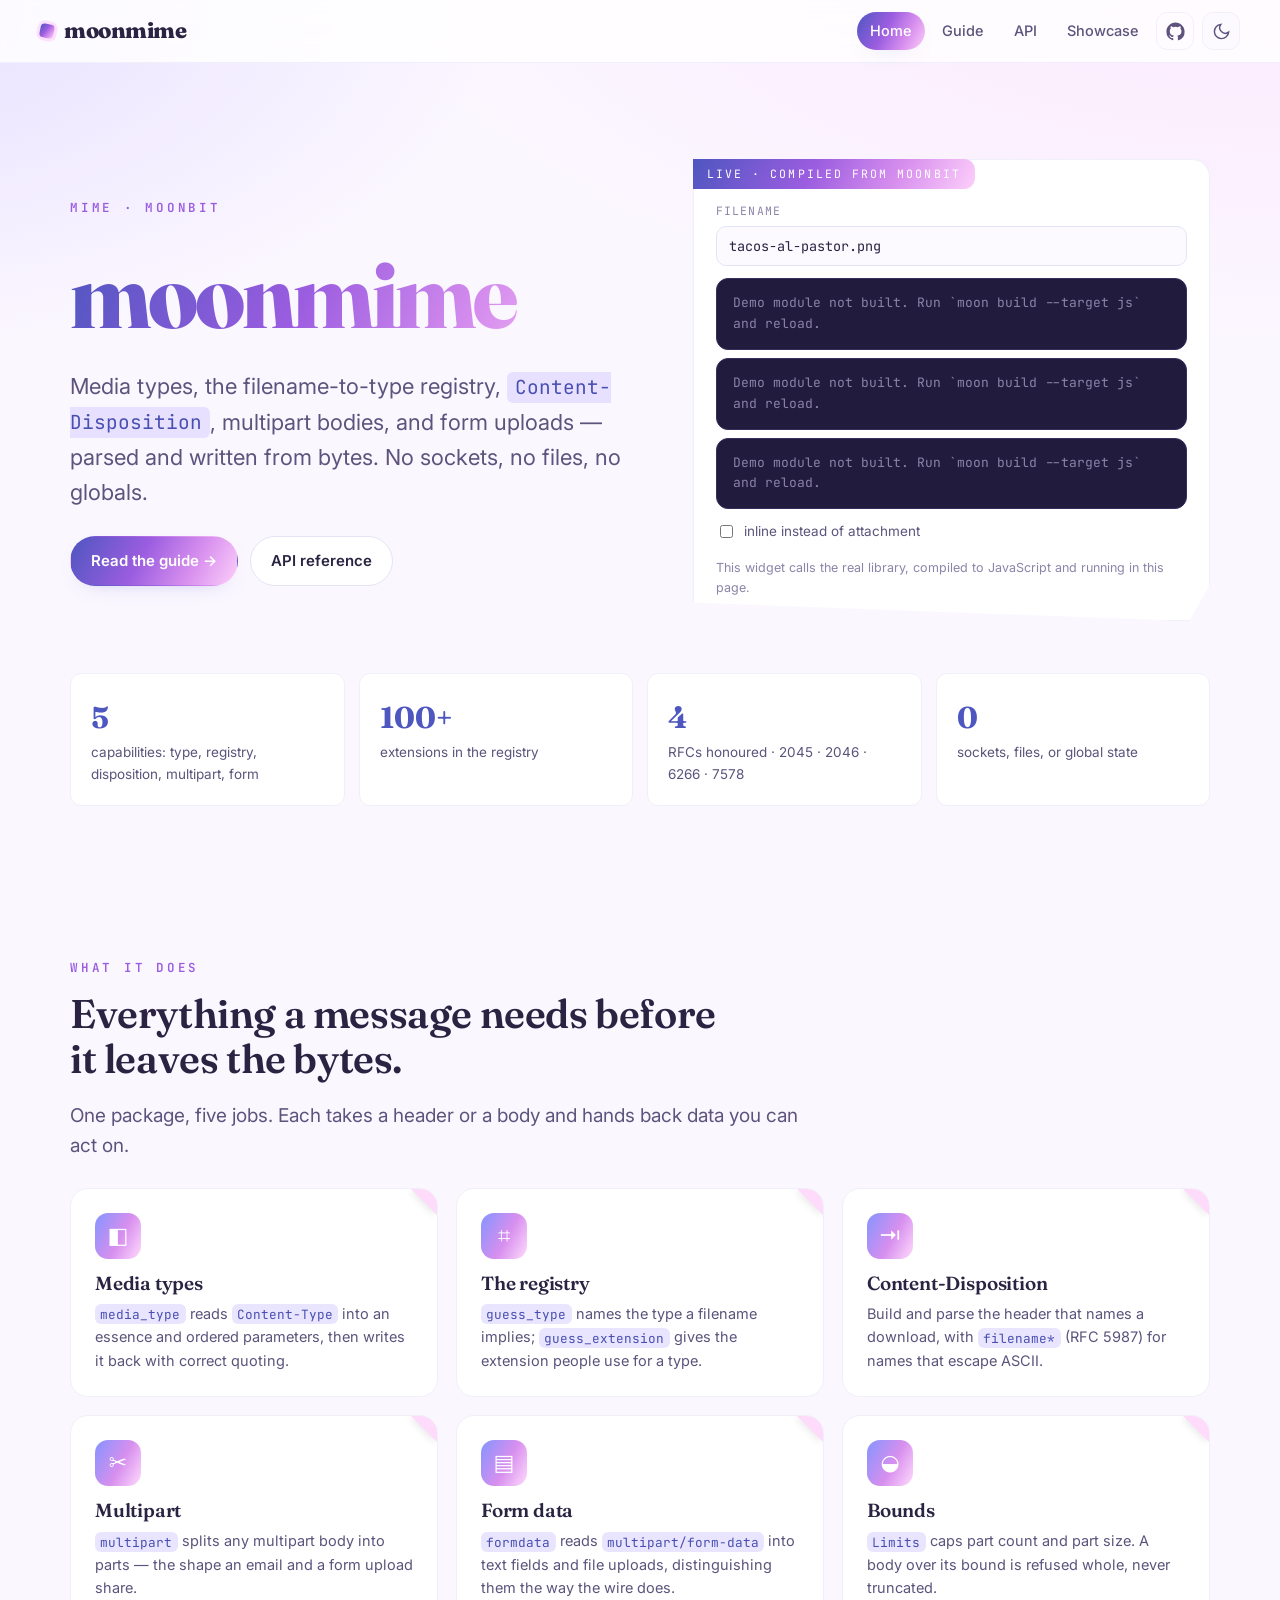
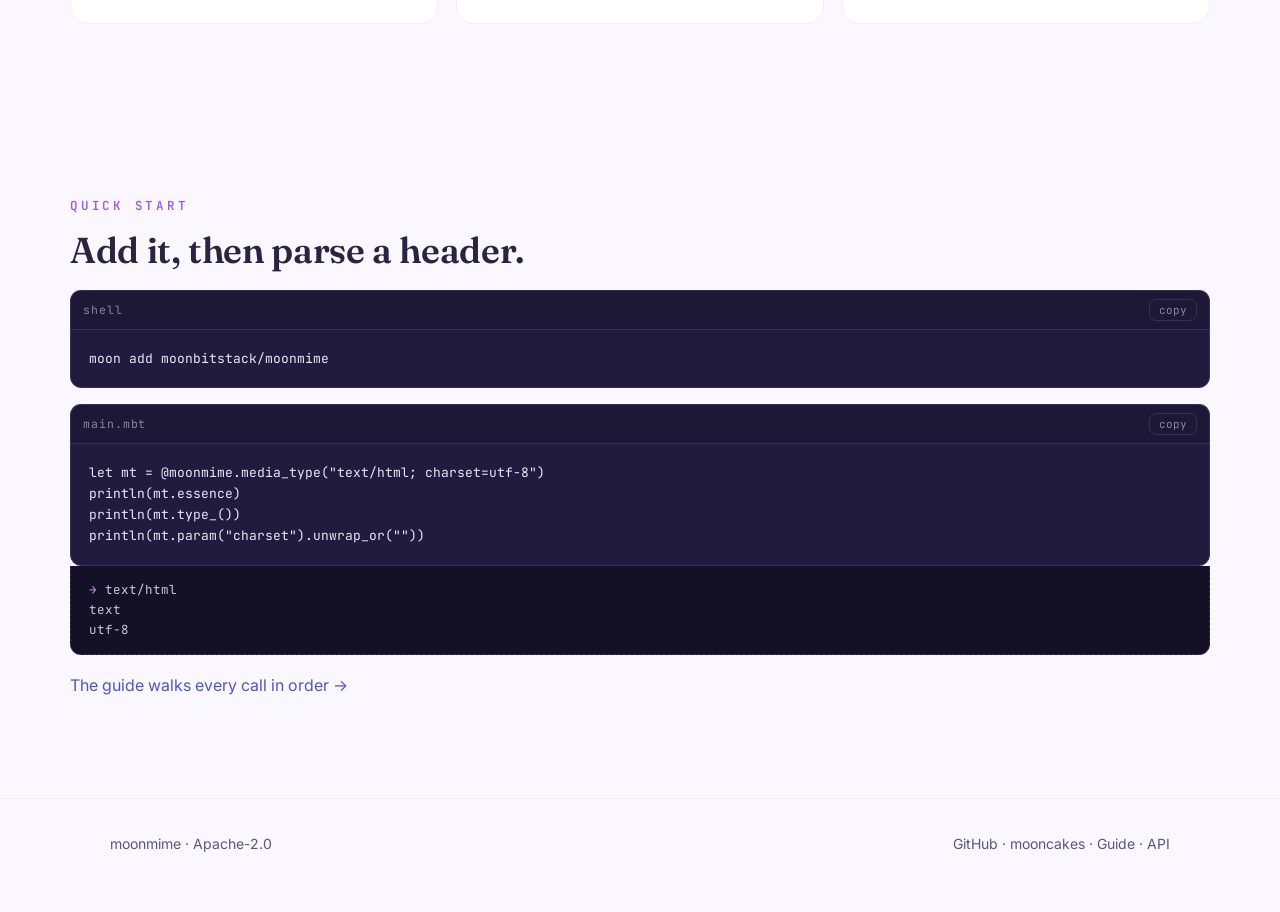
==== docs/index.html @ dc4670b9 "docs(moonmime): add the documentation site, examples, and Pages deployment - Rewrite the README as a" ====
<!DOCTYPE html>
<html lang="en">
<head>
<meta charset="utf-8">
<meta name="viewport" content="width=device-width, initial-scale=1">
<title>moonmime — MIME for MoonBit</title>
<meta name="description" content="Media types and their parameters, the extension-to-type registry, Content-Disposition, multipart bodies, and multipart/form-data. Bytes in, data out.">
<link rel="icon" href="data:image/svg+xml,<svg xmlns='http://www.w3.org/2000/svg' viewBox='0 0 32 32'><rect width='32' height='32' rx='7' fill='%234E56C0'/><path d='M0 21 L32 9 L32 32 L0 32Z' fill='%239B5DE0'/><path d='M0 26 L32 16 L32 32 L0 32Z' fill='%23D78FEE'/><path d='M0 30 L32 23 L32 32 L0 32Z' fill='%23FDCFFA'/></svg>">
<link rel="preconnect" href="https://fonts.googleapis.com">
<link rel="preconnect" href="https://fonts.gstatic.com" crossorigin>
<link href="https://fonts.googleapis.com/css2?family=Fraunces:opsz,wght@9..144,400;9..144,600;9..144,800&family=Inter:wght@400;500;600;700&family=JetBrains+Mono:wght@400;500;700&display=swap" rel="stylesheet">
<link rel="stylesheet" href="assets/css/style.css">
</head>
<body>
<a class="skip" href="#main">Skip to content</a>

<nav class="nav">
  <a class="nav__brand" href="index.html"><span class="dot"></span>moonmime</a>
  <button class="nav__icon nav__menu" type="button" aria-label="Menu" aria-expanded="false">
    <svg viewBox="0 0 24 24" fill="none" stroke="currentColor" stroke-width="2" aria-hidden="true"><path d="M4 7h16M4 12h16M4 17h16"/></svg>
  </button>
  <div class="nav__links">
    <a class="nav__link is-active" href="index.html">Home</a>
    <a class="nav__link" href="guide.html">Guide</a>
    <a class="nav__link" href="api.html">API</a>
    <a class="nav__link" href="showcase.html">Showcase</a>
    <a class="nav__icon" href="https://github.com/moonbitstack/moonmime" aria-label="GitHub repository" title="GitHub">
      <svg viewBox="0 0 24 24" fill="currentColor" aria-hidden="true"><path d="M12 .5C5.73.5.5 5.73.5 12a11.5 11.5 0 0 0 7.86 10.92c.58.1.79-.25.79-.56v-2c-3.2.7-3.88-1.37-3.88-1.37-.53-1.34-1.3-1.7-1.3-1.7-1.06-.72.08-.71.08-.71 1.17.08 1.79 1.2 1.79 1.2 1.04 1.79 2.73 1.27 3.4.97.1-.76.41-1.27.74-1.56-2.55-.29-5.23-1.28-5.23-5.7 0-1.26.45-2.29 1.19-3.1-.12-.29-.52-1.46.11-3.05 0 0 .97-.31 3.18 1.18a11 11 0 0 1 5.8 0c2.2-1.49 3.17-1.18 3.17-1.18.63 1.59.23 2.76.11 3.05.74.81 1.19 1.84 1.19 3.1 0 4.43-2.69 5.41-5.25 5.69.42.36.79 1.08.79 2.18v3.23c0 .31.21.67.8.56A11.5 11.5 0 0 0 23.5 12C23.5 5.73 18.27.5 12 .5Z"/></svg>
    </a>
    <button class="nav__icon nav__toggle" type="button" aria-label="Toggle theme" aria-pressed="false" title="Toggle theme">
      <svg viewBox="0 0 24 24" fill="none" stroke="currentColor" stroke-width="1.8" aria-hidden="true"><path d="M21 12.8A9 9 0 1 1 11.2 3a7 7 0 0 0 9.8 9.8Z"/></svg>
    </button>
  </div>
</nav>

<main id="main">
  <section class="wrap hero">
    <div class="hero__grid">
      <div>
        <span class="eyebrow">MIME · MoonBit</span>
        <h1>moonmime</h1>
        <p class="hero__tag">Media types, the filename-to-type registry, <code>Content-Disposition</code>, multipart bodies, and form uploads — parsed and written from bytes. No sockets, no files, no globals.</p>
        <div class="hero__cta">
          <a class="btn btn--primary" href="guide.html">Read the guide →</a>
          <a class="btn btn--ghost" href="api.html">API reference</a>
        </div>
      </div>

      <div class="hero__panel">
        <span class="ribbon">live · compiled from MoonBit</span>
        <div class="field" style="margin-top:20px">
          <label for="d-filename">filename</label>
          <input id="d-filename" class="input" value="tacos-al-pastor.png" spellcheck="false" autocomplete="off">
        </div>
        <div class="demo__out" id="d-type" data-demo style="margin-top:12px">…</div>
        <div class="demo__out" id="d-ext" data-demo style="margin-top:8px">…</div>
        <div class="demo__out" id="d-cd" data-demo style="margin-top:8px">…</div>
        <label class="switch" style="margin-top:12px"><input type="checkbox" id="d-inline"> inline instead of attachment</label>
        <p style="margin:12px 0 0;font-size:12.5px;color:var(--text-faint)">This widget calls the real library, compiled to JavaScript and running in this page.</p>
      </div>
    </div>

    <div class="stats" style="margin-top:clamp(28px,5vw,52px)">
      <div class="stat"><div class="stat__n">5</div><div class="stat__l">capabilities: type, registry, disposition, multipart, form</div></div>
      <div class="stat"><div class="stat__n">100+</div><div class="stat__l">extensions in the registry</div></div>
      <div class="stat"><div class="stat__n">4</div><div class="stat__l">RFCs honoured · 2045 · 2046 · 6266 · 7578</div></div>
      <div class="stat"><div class="stat__n">0</div><div class="stat__l">sockets, files, or global state</div></div>
    </div>
  </section>

  <section class="wrap section" id="features">
    <span class="eyebrow">What it does</span>
    <h2 style="font-size:clamp(28px,4.5vw,40px);margin:0 0 8px;max-width:24ch">Everything a message needs before it leaves the bytes.</h2>
    <p class="lead" style="margin-bottom:26px">One package, five jobs. Each takes a header or a body and hands back data you can act on.</p>

    <div class="features">
      <article class="feature card--fold">
        <div class="feature__swatch">◧</div>
        <h3>Media types</h3>
        <p><code>media_type</code> reads <code>Content-Type</code> into an essence and ordered parameters, then writes it back with correct quoting.</p>
      </article>
      <article class="feature card--fold">
        <div class="feature__swatch">⌗</div>
        <h3>The registry</h3>
        <p><code>guess_type</code> names the type a filename implies; <code>guess_extension</code> gives the extension people use for a type.</p>
      </article>
      <article class="feature card--fold">
        <div class="feature__swatch">⇥</div>
        <h3>Content-Disposition</h3>
        <p>Build and parse the header that names a download, with <code>filename*</code> (RFC 5987) for names that escape ASCII.</p>
      </article>
      <article class="feature card--fold">
        <div class="feature__swatch">✂</div>
        <h3>Multipart</h3>
        <p><code>multipart</code> splits any multipart body into parts — the shape an email and a form upload share.</p>
      </article>
      <article class="feature card--fold">
        <div class="feature__swatch">▤</div>
        <h3>Form data</h3>
        <p><code>formdata</code> reads <code>multipart/form-data</code> into text fields and file uploads, distinguishing them the way the wire does.</p>
      </article>
      <article class="feature card--fold">
        <div class="feature__swatch">◒</div>
        <h3>Bounds</h3>
        <p><code>Limits</code> caps part count and part size. A body over its bound is refused whole, never truncated.</p>
      </article>
    </div>
  </section>

  <section class="wrap section" id="quickstart">
    <span class="eyebrow">Quick start</span>
    <h2 style="font-size:clamp(26px,4vw,36px);margin:0 0 20px">Add it, then parse a header.</h2>
    <div class="codeblock">
      <div class="codeblock__bar"><span>shell</span><button class="copy" type="button">copy</button></div>
      <pre><code>moon add moonbitstack/moonmime</code></pre>
    </div>
    <div class="codeblock" style="margin-top:16px">
      <div class="codeblock__bar"><span>main.mbt</span><button class="copy" type="button">copy</button></div>
      <pre><code>let mt = @moonmime.media_type("text/html; charset=utf-8")
println(mt.essence)
println(mt.type_())
println(mt.param("charset").unwrap_or(""))</code></pre>
      <div class="out">text/html
text
utf-8</div>
    </div>
    <p style="margin-top:18px"><a href="guide.html">The guide walks every call in order →</a></p>
  </section>
</main>

<footer class="footer">
  <div class="wrap footer__row">
    <span>moonmime · Apache-2.0</span>
    <span>
      <a href="https://github.com/moonbitstack/moonmime">GitHub</a> ·
      <a href="https://mooncakes.io">mooncakes</a> ·
      <a href="guide.html">Guide</a> ·
      <a href="api.html">API</a>
    </span>
  </div>
</footer>

<script src="assets/js/site.js" defer></script>
<script type="module" src="assets/js/demo.js"></script>
</body>
</html>
---- docs/assets/css/style.css ----
/* moonmime docs — sunset origami / paper-cut design system.
   Main colour: #4E56C0 (indigo). Palette: violet / orchid / blush,
   azure / periwinkle / lilac / rose. */

:root {
  /* palette */
  --ink: #4E56C0;
  --violet: #9B5DE0;
  --orchid: #D78FEE;
  --blush: #FDCFFA;
  --azure: #6367FF;
  --periwinkle: #8494FF;
  --lilac: #C9BEFF;
  --rose: #FFDBFD;

  /* surfaces */
  --bg: #FBF7FF;
  --bg-2: #F4ECFB;
  --surface: #FFFFFF;
  --surface-2: #FCF9FF;
  --text: #2A2342;
  --text-soft: #5C547C;
  --text-faint: #8C84A8;
  --border: color-mix(in srgb, var(--ink) 16%, white);
  --border-soft: color-mix(in srgb, var(--ink) 9%, white);
  --accent: var(--ink);
  --accent-2: var(--violet);

  /* code */
  --code-bg: #211B3D;
  --code-text: #ECE6FF;
  --code-border: #34305c;

  /* gradients */
  --sunset: linear-gradient(118deg, var(--ink) 0%, var(--violet) 42%, var(--orchid) 72%, var(--blush) 100%);
  --sunset-soft: linear-gradient(118deg, var(--periwinkle), var(--orchid) 55%, var(--rose));

  /* shape */
  --radius: 18px;
  --radius-sm: 11px;
  --maxw: 1140px;
  --shadow: 0 18px 44px -22px color-mix(in srgb, var(--ink) 55%, transparent);
  --shadow-sm: 0 8px 22px -16px color-mix(in srgb, var(--ink) 50%, transparent);

  --font-display: "Fraunces", "Iowan Old Style", Georgia, serif;
  --font-body: "Inter", system-ui, -apple-system, "Segoe UI", sans-serif;
  --font-mono: "JetBrains Mono", ui-monospace, "SFMono-Regular", Menlo, monospace;

  color-scheme: light;
}

:root[data-theme="dark"] {
  --bg: #15112A;
  --bg-2: #1C1738;
  --surface: #211B3D;
  --surface-2: #281F4B;
  --text: #ECE6FF;
  --text-soft: #B7ACDF;
  --text-faint: #8479AC;
  --border: color-mix(in srgb, var(--orchid) 34%, #211B3D);
  --border-soft: color-mix(in srgb, var(--orchid) 20%, #211B3D);
  --code-bg: #110D22;
  --code-text: #ECE6FF;
  --code-border: #362f5e;
  --shadow: 0 18px 46px -20px rgba(0, 0, 0, 0.7);
  --shadow-sm: 0 8px 24px -16px rgba(0, 0, 0, 0.6);
  color-scheme: dark;
}

* { box-sizing: border-box; }

html { scroll-behavior: smooth; }

body {
  margin: 0;
  font-family: var(--font-body);
  color: var(--text);
  background: var(--bg);
  line-height: 1.6;
  -webkit-font-smoothing: antialiased;
  text-rendering: optimizeLegibility;
  background-image:
    radial-gradient(120% 80% at 100% -10%, color-mix(in srgb, var(--blush) 38%, transparent), transparent 60%),
    radial-gradient(90% 70% at -10% 0%, color-mix(in srgb, var(--lilac) 42%, transparent), transparent 55%);
  background-attachment: fixed;
}

/* ---- custom scrollbar (Chrome/WebKit via pseudo, Firefox via standard) ---- */
::-webkit-scrollbar { width: 12px; height: 12px; }
::-webkit-scrollbar-track { background: color-mix(in srgb, var(--bg-2) 80%, transparent); }
::-webkit-scrollbar-thumb {
  background: var(--sunset);
  border-radius: 20px;
  border: 3px solid var(--bg);
}
::-webkit-scrollbar-thumb:hover { background: linear-gradient(118deg, var(--violet), var(--ink)); }
@supports not selector(::-webkit-scrollbar) {
  html { scrollbar-color: var(--violet) color-mix(in srgb, var(--bg-2) 80%, transparent); scrollbar-width: thin; }
}

a { color: var(--accent); text-decoration: none; }
a:hover { color: var(--accent-2); }

h1, h2, h3, h4 { font-family: var(--font-display); font-weight: 600; line-height: 1.12; color: var(--text); letter-spacing: -0.01em; }

code, pre, kbd { font-family: var(--font-mono); }

/* ============================ top nav ============================ */
.nav {
  position: sticky;
  top: 0;
  z-index: 50;
  display: flex;
  align-items: center;
  gap: 18px;
  padding: 12px clamp(16px, 4vw, 40px);
  background: color-mix(in srgb, var(--surface) 82%, transparent);
  backdrop-filter: saturate(140%) blur(12px);
  border-bottom: 1px solid var(--border-soft);
}
.nav__brand {
  font-family: var(--font-display);
  font-weight: 800;
  font-size: 22px;
  letter-spacing: -0.02em;
  display: flex;
  align-items: center;
  gap: 10px;
  color: var(--text);
}
.nav__brand .dot {
  width: 14px; height: 14px; border-radius: 4px;
  background: var(--sunset);
  transform: rotate(12deg);
  box-shadow: 0 0 0 3px color-mix(in srgb, var(--blush) 60%, transparent);
}
.nav__links { display: flex; gap: 4px; margin-left: auto; align-items: center; flex-wrap: wrap; }
.nav__link {
  padding: 7px 13px;
  border-radius: 999px;
  color: var(--text-soft);
  font-weight: 500;
  font-size: 14.5px;
  transition: background .18s, color .18s;
}
.nav__link:hover { background: color-mix(in srgb, var(--lilac) 45%, transparent); color: var(--text); }
.nav__link.is-active { background: var(--sunset); color: #fff; box-shadow: var(--shadow-sm); }
.nav__icon {
  display: inline-grid; place-items: center;
  width: 38px; height: 38px; border-radius: 11px;
  border: 1px solid var(--border-soft);
  color: var(--text-soft);
  transition: .18s;
}
.nav__icon:hover { color: var(--text); border-color: var(--violet); background: color-mix(in srgb, var(--blaccent, var(--lilac)) 30%, transparent); }
.nav__icon svg { width: 19px; height: 19px; }
.nav__toggle {
  margin-left: 4px;
  cursor: pointer;
  background: color-mix(in srgb, var(--surface-2) 70%, transparent);
}
.nav__menu {
  display: none;
  margin-left: auto;
  cursor: pointer;
  background: color-mix(in srgb, var(--surface-2) 70%, transparent);
}

/* ============================ layout ============================ */
.wrap { max-width: var(--maxw); margin: 0 auto; padding: 0 clamp(16px, 4vw, 40px); }
.section { padding: clamp(40px, 7vw, 84px) 0; }

.eyebrow {
  font-family: var(--font-mono);
  font-size: 12.5px;
  letter-spacing: .22em;
  text-transform: uppercase;
  color: var(--accent-2);
  font-weight: 600;
  display: inline-block;
  margin-bottom: 14px;
}
.lead { color: var(--text-soft); font-size: clamp(16px, 2vw, 19px); max-width: 62ch; }

/* paper / origami card */
.card {
  position: relative;
  background: var(--surface);
  border: 1px solid var(--border-soft);
  border-radius: var(--radius);
  box-shadow: var(--shadow-sm);
  padding: 26px;
  overflow: hidden;
}
.card--fold::before {
  content: "";
  position: absolute;
  top: 0; right: 0;
  border-width: 0 26px 26px 0;
  border-style: solid;
  border-color: transparent color-mix(in srgb, var(--blush) 75%, white) transparent transparent;
  filter: drop-shadow(-2px 2px 3px rgba(0,0,0,.08));
}
.card--block { background: var(--sunset); color: #fff; border: none; }
.card--block h3, .card--block p { color: #fff; }
.card--block .card__k { color: rgba(255,255,255,.82); }

/* ============================ hero ============================ */
.hero { position: relative; padding: clamp(48px, 8vw, 96px) 0 clamp(36px, 6vw, 64px); }
.hero__grid { display: grid; grid-template-columns: 1.05fr .95fr; gap: clamp(24px, 4vw, 56px); align-items: center; }
.hero h1 {
  font-size: clamp(48px, 9vw, 96px);
  margin: 8px 0 6px;
  font-weight: 800;
  background: var(--sunset);
  -webkit-background-clip: text;
  background-clip: text;
  color: transparent;
  letter-spacing: -0.03em;
}
.hero__tag { font-size: clamp(17px, 2.3vw, 22px); color: var(--text-soft); max-width: 48ch; }
.hero__cta { display: flex; gap: 12px; margin-top: 26px; flex-wrap: wrap; }

.btn {
  display: inline-flex; align-items: center; gap: 9px;
  padding: 12px 20px; border-radius: 999px;
  font-weight: 600; font-size: 15px;
  border: 1px solid transparent; cursor: pointer;
  transition: transform .15s, box-shadow .2s, background .2s;
}
.btn--primary { background: var(--sunset); color: #fff; box-shadow: var(--shadow-sm); }
.btn--primary:hover { transform: translateY(-2px); box-shadow: var(--shadow); }
.btn--ghost { background: var(--surface); color: var(--text); border-color: var(--border); }
.btn--ghost:hover { border-color: var(--violet); transform: translateY(-2px); }

/* torn-paper hero panel holding the live demo */
.hero__panel {
  position: relative;
  background: var(--surface);
  border-radius: var(--radius);
  border: 1px solid var(--border-soft);
  box-shadow: var(--shadow);
  padding: 22px;
  clip-path: polygon(0 0, 100% 0, 100% 92%, 96% 100%, 0 96%);
}
.hero__panel .ribbon {
  position: absolute; top: -1px; left: -1px;
  background: var(--sunset); color: #fff;
  font-family: var(--font-mono); font-size: 11.5px; letter-spacing: .18em;
  text-transform: uppercase; padding: 6px 14px; border-radius: 0 var(--radius-sm) var(--radius-sm) 0;
}

/* ============================ stats ============================ */
.stats { display: grid; grid-template-columns: repeat(4, 1fr); gap: 14px; margin-top: 8px; }
.stat { padding: 20px; border-radius: var(--radius-sm); background: var(--surface); border: 1px solid var(--border-soft); }
.stat__n { font-family: var(--font-display); font-size: 30px; font-weight: 700; color: var(--accent); }
.stat__l { font-size: 13.5px; color: var(--text-soft); }

/* ============================ feature grid ============================ */
.features { display: grid; grid-template-columns: repeat(3, 1fr); gap: 18px; margin-top: 8px; }
.feature { padding: 24px; border-radius: var(--radius); background: var(--surface); border: 1px solid var(--border-soft); position: relative; overflow: hidden; }
.feature__swatch { width: 46px; height: 46px; border-radius: 13px; margin-bottom: 14px; background: var(--sunset-soft); display: grid; place-items: center; color: #fff; font-size: 22px; }
.feature h3 { margin: 0 0 8px; font-size: 19px; }
.feature p { margin: 0; color: var(--text-soft); font-size: 14.5px; }

/* ============================ code blocks ============================ */
pre {
  margin: 0;
  background: var(--code-bg);
  color: var(--code-text);
  border-radius: var(--radius-sm);
  padding: 18px 18px;
  overflow-x: auto;
  font-size: 13px;
  line-height: 1.62;
  border: 1px solid var(--code-border);
}
pre code { font-size: 13px; white-space: pre; }
:not(pre) > code {
  background: color-mix(in srgb, var(--lilac) 40%, transparent);
  color: color-mix(in srgb, var(--ink) 92%, black);
  padding: .12em .42em;
  border-radius: 6px;
  font-size: .88em;
}
:root[data-theme="dark"] :not(pre) > code { color: var(--text); background: color-mix(in srgb, var(--lilac) 22%, transparent); }

.codeblock { position: relative; }
.codeblock__bar { display: flex; align-items: center; gap: 8px; padding: 8px 12px; background: color-mix(in srgb, var(--code-bg) 88%, #000); border: 1px solid var(--code-border); border-bottom: none; border-radius: var(--radius-sm) var(--radius-sm) 0 0; color: var(--text-faint); font-family: var(--font-mono); font-size: 11.5px; letter-spacing: .08em; }
.codeblock pre { border-radius: 0 0 var(--radius-sm) var(--radius-sm); }
.copy {
  margin-left: auto; cursor: pointer; border: 1px solid var(--code-border);
  background: transparent; color: var(--text-faint); border-radius: 7px;
  padding: 3px 9px; font-family: var(--font-mono); font-size: 11px;
}
.copy:hover { color: #fff; border-color: var(--violet); }
.out {
  margin-top: 0; border-radius: 0 0 var(--radius-sm) var(--radius-sm);
  background: color-mix(in srgb, var(--code-bg) 60%, #000);
  border: 1px dashed var(--code-border); border-top: none;
  padding: 14px 18px; color: color-mix(in srgb, var(--code-text) 86%, #000);
  font-family: var(--font-mono); font-size: 12.5px; white-space: pre; overflow-x: auto;
}
.out::before { content: "→ "; color: var(--orchid); }
.out--label::before { content: ""; }

/* ============================ docs layout (guide / api) ============================ */
.docs { display: grid; grid-template-columns: 254px 1fr; gap: clamp(20px, 4vw, 52px); align-items: start; }
.toc { position: sticky; top: 78px; align-self: start; max-height: calc(100vh - 96px); overflow-y: auto; padding-right: 6px; }
.toc__h { font-family: var(--font-mono); font-size: 11.5px; letter-spacing: .2em; text-transform: uppercase; color: var(--text-faint); margin: 18px 0 8px; }
.toc__h:first-child { margin-top: 0; }
.toc a { display: block; padding: 5px 10px; border-radius: 8px; color: var(--text-soft); font-size: 14px; border-left: 2px solid transparent; }
.toc a:hover { background: color-mix(in srgb, var(--lilac) 38%, transparent); color: var(--text); }
.toc a.is-active { color: var(--accent); border-left-color: var(--violet); background: color-mix(in srgb, var(--lilac) 30%, transparent); font-weight: 600; }
.toc a.toc-sub { padding-left: 22px; font-size: 13px; color: var(--text-faint); }
.toc a.toc-sub:hover { color: var(--text); }

.content { min-width: 0; }
.content h2 { font-size: clamp(26px, 4vw, 34px); margin: 8px 0 16px; scroll-margin-top: 84px; }
.content h3 { font-size: 21px; margin: 34px 0 12px; scroll-margin-top: 84px; }
.content p { color: var(--text-soft); }
.content ul { color: var(--text-soft); }
.content li { margin: 6px 0; }
.content > section { padding-bottom: 14px; border-bottom: 1px solid var(--border-soft); margin-bottom: 30px; }
.content > section:last-child { border-bottom: none; }

/* ============================ api entries ============================ */
.api-group { margin-bottom: 40px; }
.api-item { padding: 18px 0; border-top: 1px solid var(--border-soft); scroll-margin-top: 84px; }
.api-item:first-of-type { border-top: none; }
.api-sig { font-family: var(--font-mono); font-size: 13.5px; background: var(--surface-2); border: 1px solid var(--border-soft); border-radius: 10px; padding: 11px 14px; color: var(--text); overflow-x: auto; white-space: pre; }
.api-sig .kw { color: var(--violet); }
.api-sig .ty { color: var(--azure); }
.api-sig .fn { color: var(--ink); font-weight: 600; }
.api-desc { color: var(--text-soft); margin: 10px 0 0; font-size: 14.5px; }
.api-desc code { font-size: .85em; }
.api-sub { margin: 14px 0 0; display: grid; gap: 12px; }
.chip { display: inline-block; font-family: var(--font-mono); font-size: 11.5px; padding: 2px 8px; border-radius: 6px; background: color-mix(in srgb, var(--lilac) 45%, transparent); color: var(--ink); margin-right: 6px; }

/* ============================ demo widgets ============================ */
.demo { background: var(--surface); border: 1px solid var(--border-soft); border-radius: var(--radius); padding: 20px; box-shadow: var(--shadow-sm); }
.demo__row { display: flex; gap: 10px; flex-wrap: wrap; align-items: center; }
.field { display: flex; flex-direction: column; gap: 6px; flex: 1 1 220px; }
.field label { font-family: var(--font-mono); font-size: 11.5px; letter-spacing: .1em; text-transform: uppercase; color: var(--text-faint); }
.input, .textarea {
  font-family: var(--font-mono); font-size: 13.5px;
  background: var(--surface-2); color: var(--text);
  border: 1px solid var(--border); border-radius: 10px;
  padding: 10px 12px; width: 100%;
}
.input:focus, .textarea:focus { outline: none; border-color: var(--violet); box-shadow: 0 0 0 3px color-mix(in srgb, var(--lilac) 45%, transparent); }
.textarea { min-height: 132px; resize: vertical; white-space: pre; overflow-x: auto; }
.switch { display: inline-flex; align-items: center; gap: 8px; font-size: 13.5px; color: var(--text-soft); cursor: pointer; }
.demo__out {
  margin-top: 16px; border-radius: 12px;
  background: var(--code-bg); color: var(--code-text);
  border: 1px solid var(--code-border);
  padding: 14px 16px; font-family: var(--font-mono); font-size: 13px;
  white-space: pre-wrap; word-break: break-word; min-height: 44px;
}
.demo__out .k { color: var(--orchid); }
.demo__out .v { color: var(--lilac); }
.demo__out.empty { color: var(--text-faint); }
.part {
  border: 1px solid var(--border-soft); border-radius: 12px;
  padding: 12px 14px; margin-top: 10px; background: var(--surface-2);
}
.part__h { font-family: var(--font-mono); font-size: 11.5px; color: var(--text-faint); }
.part__name { font-weight: 600; color: var(--accent); }
.part__kv { font-family: var(--font-mono); font-size: 12.5px; color: var(--text-soft); margin-top: 4px; }
.part__kv b { color: var(--text); font-weight: 600; }

/* ============================ footer ============================ */
.footer { border-top: 1px solid var(--border-soft); padding: 34px 0 56px; color: var(--text-soft); font-size: 14px; }
.footer a { color: var(--text-soft); }
.footer a:hover { color: var(--accent); }
.footer__row { display: flex; justify-content: space-between; gap: 16px; flex-wrap: wrap; align-items: center; }

/* ============================ responsive ============================ */
@supports (width: 100cqw) {}

@media (width <= 980px) {
  .hero__grid { grid-template-columns: 1fr; }
  .features { grid-template-columns: 1fr 1fr; }
  .stats { grid-template-columns: 1fr 1fr; }
  .docs { grid-template-columns: 1fr; }
  .toc { position: static; max-height: none; display: none; }
}

@media (width <= 860px) {
  .features { grid-template-columns: 1fr; }
  .stats { grid-template-columns: 1fr 1fr; }
  .nav__menu { display: inline-grid; }
  .nav__links {
    position: absolute;
    top: calc(100% + 8px);
    right: 12px;
    left: 12px;
    margin-left: 0;
    flex-direction: column;
    align-items: stretch;
    gap: 4px;
    padding: 10px;
    background: var(--surface);
    border: 1px solid var(--border);
    border-radius: 14px;
    box-shadow: var(--shadow);
    display: none;
  }
  .nav.is-open .nav__links { display: flex; }
  .nav__links .nav__link { display: block; text-align: left; padding: 9px 12px; }
  .nav__links .nav__icon { width: 100%; border-radius: 9px; }
}

@media (width <= 520px) {
  .stats { grid-template-columns: 1fr; }
}

.note { background: color-mix(in srgb, var(--lilac) 30%, var(--surface)); border: 1px solid var(--border-soft); border-left: 4px solid var(--violet); border-radius: 10px; padding: 14px 16px; color: var(--text-soft); font-size: 14px; margin: 16px 0; }
.note b { color: var(--text); }

.skip { position: absolute; left: -999px; }
.skip:focus { left: 12px; top: 12px; z-index: 99; background: var(--surface); padding: 8px 12px; border-radius: 8px; }
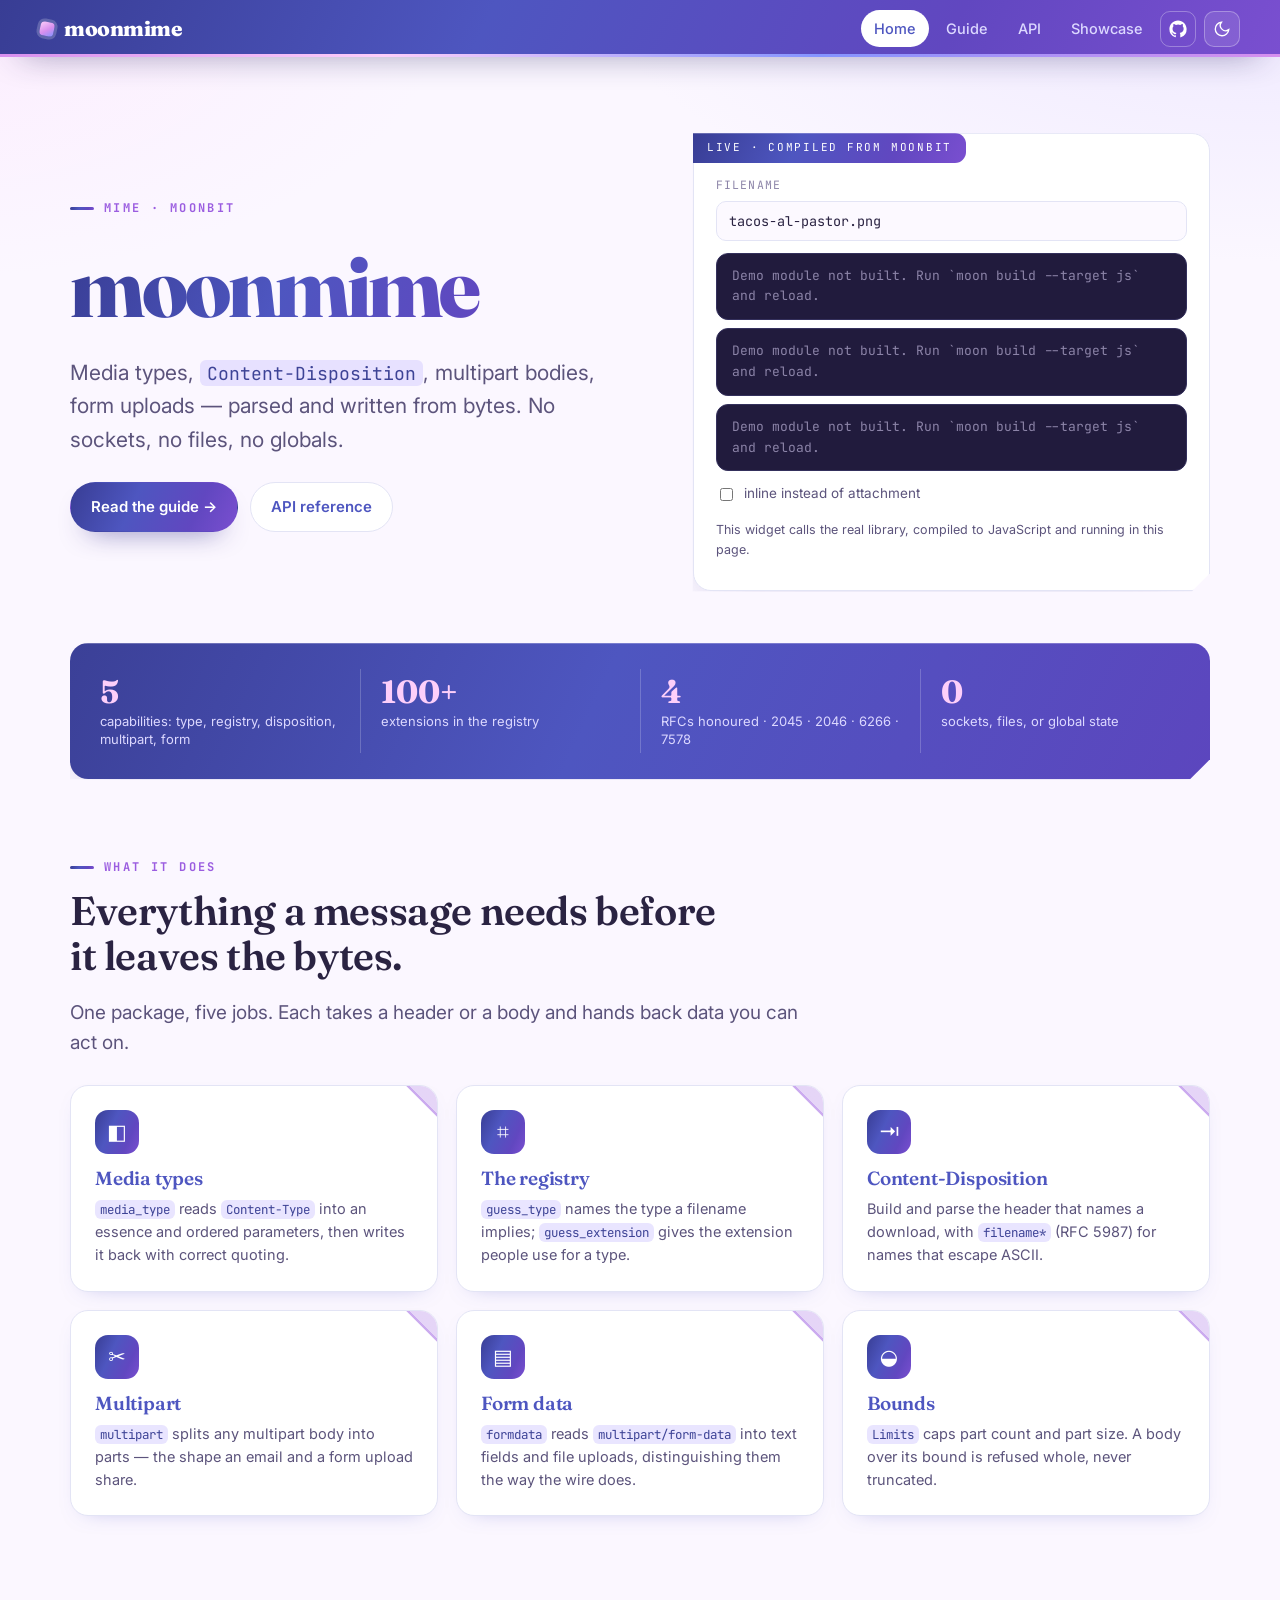
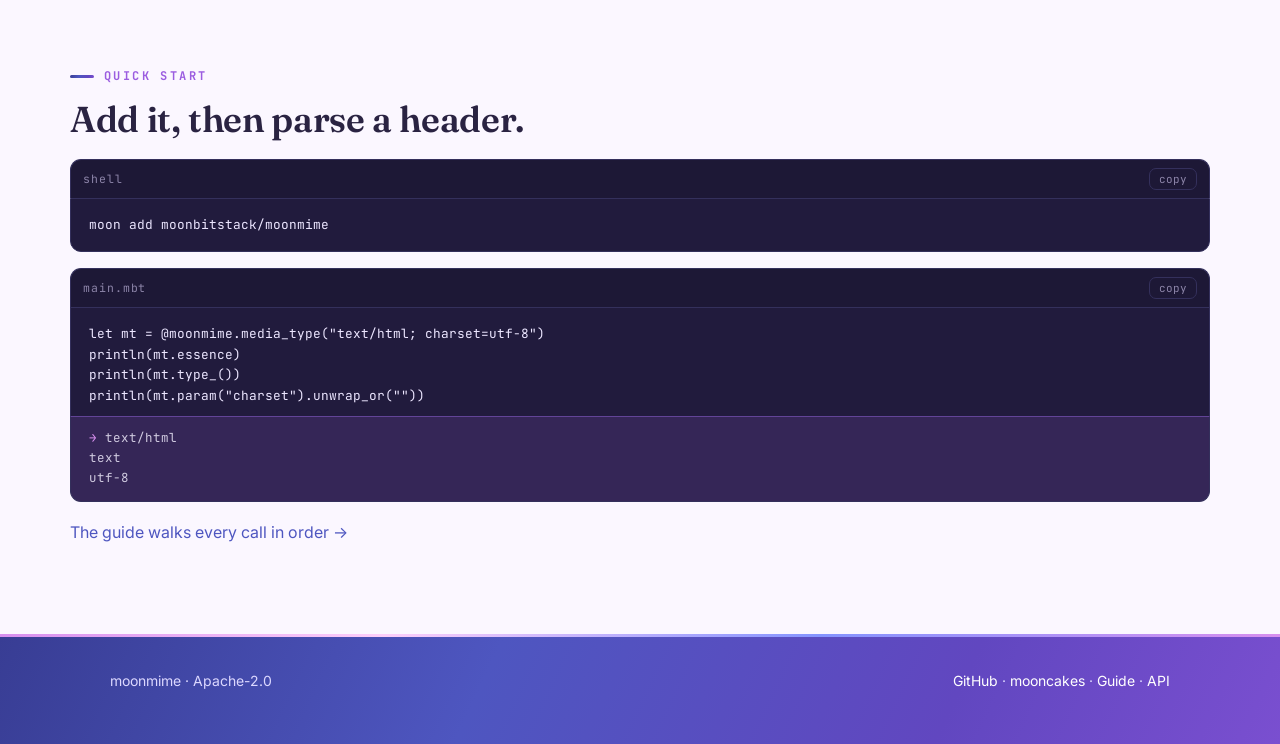
==== commit ee0de13b: "design(docs): give the page a dark indigo spine and fix two joins The header was a near-white strip," ====
--- a/docs/index.html
+++ b/docs/index.html
@@ -39,7 +39,7 @@
       <div>
         <span class="eyebrow">MIME · MoonBit</span>
         <h1>moonmime</h1>
-        <p class="hero__tag">Media types, the filename-to-type registry, <code>Content-Disposition</code>, multipart bodies, and form uploads — parsed and written from bytes. No sockets, no files, no globals.</p>
+        <p class="hero__tag">Media types, <code>Content-Disposition</code>, multipart bodies, form uploads — parsed and written from bytes. No sockets, no files, no globals.</p>
         <div class="hero__cta">
           <a class="btn btn--primary" href="guide.html">Read the guide →</a>
           <a class="btn btn--ghost" href="api.html">API reference</a>
@@ -56,7 +56,7 @@
         <div class="demo__out" id="d-ext" data-demo style="margin-top:8px">…</div>
         <div class="demo__out" id="d-cd" data-demo style="margin-top:8px">…</div>
         <label class="switch" style="margin-top:12px"><input type="checkbox" id="d-inline"> inline instead of attachment</label>
-        <p style="margin:12px 0 0;font-size:12.5px;color:var(--text-faint)">This widget calls the real library, compiled to JavaScript and running in this page.</p>
+        <p style="margin:12px 0 0;font-size:12.5px;color:var(--text-soft)">This widget calls the real library, compiled to JavaScript and running in this page.</p>
       </div>
     </div>
 
--- a/docs/assets/css/style.css
+++ b/docs/assets/css/style.css
@@ -31,9 +31,18 @@
   --code-text: #ECE6FF;
   --code-border: #34305c;
 
-  /* gradients */
-  --sunset: linear-gradient(118deg, var(--ink) 0%, var(--violet) 42%, var(--orchid) 72%, var(--blush) 100%);
-  --sunset-soft: linear-gradient(118deg, var(--periwinkle), var(--orchid) 55%, var(--rose));
+  /* one gradient carries text: header, footer, facts band, primary button.
+     The pastels stay in washes, hairlines and washes only. */
+  --grad-ink: linear-gradient(115deg, #383D94 0%, var(--ink) 38%, #6147C0 74%, #7A4FD0 100%);
+  --on-ink: #FFFFFF;
+  --on-ink-soft: #DCD8FF;
+
+  /* where colour is allowed to carry text */
+  --heading-accent: var(--ink);
+  --grad-title: var(--grad-ink);
+  --fold-flap: color-mix(in srgb, var(--violet) 26%, white);
+  --fold-crease: color-mix(in srgb, var(--violet) 52%, white);
+  --fold-line: color-mix(in srgb, var(--violet) 14%, white);
 
   /* shape */
   --radius: 18px;
@@ -59,9 +68,19 @@
   --text-faint: #8479AC;
   --border: color-mix(in srgb, var(--orchid) 34%, #211B3D);
   --border-soft: color-mix(in srgb, var(--orchid) 20%, #211B3D);
-  --code-bg: #110D22;
+  --code-bg: #1A1437;
   --code-text: #ECE6FF;
   --code-border: #362f5e;
+  --grad-ink: linear-gradient(115deg, #241C52 0%, #33276F 42%, #45309C 74%, #5538B2 100%);
+  --on-ink: #FFFFFF;
+  --on-ink-soft: #CFC7F5;
+  --accent: #BBAAFF;
+  --accent-2: var(--orchid);
+  --heading-accent: #DBD2FF;
+  --grad-title: linear-gradient(115deg, #F6F1FF 0%, #DCCCFF 46%, #EFBAF7 100%);
+  --fold-flap: color-mix(in srgb, var(--violet) 58%, #241D48);
+  --fold-crease: color-mix(in srgb, var(--orchid) 52%, #241D48);
+  --fold-line: color-mix(in srgb, var(--violet) 26%, #241D48);
   --shadow: 0 18px 46px -20px rgba(0, 0, 0, 0.7);
   --shadow-sm: 0 8px 24px -16px rgba(0, 0, 0, 0.6);
   color-scheme: dark;
@@ -80,8 +99,8 @@
   -webkit-font-smoothing: antialiased;
   text-rendering: optimizeLegibility;
   background-image:
-    radial-gradient(120% 80% at 100% -10%, color-mix(in srgb, var(--blush) 38%, transparent), transparent 60%),
-    radial-gradient(90% 70% at -10% 0%, color-mix(in srgb, var(--lilac) 42%, transparent), transparent 55%);
+    radial-gradient(90% 60% at 100% -8%, color-mix(in srgb, var(--lilac) 30%, transparent), transparent 62%),
+    radial-gradient(70% 50% at -6% 2%, color-mix(in srgb, var(--rose) 34%, transparent), transparent 58%);
   background-attachment: fixed;
 }
 
@@ -89,11 +108,11 @@
 ::-webkit-scrollbar { width: 12px; height: 12px; }
 ::-webkit-scrollbar-track { background: color-mix(in srgb, var(--bg-2) 80%, transparent); }
 ::-webkit-scrollbar-thumb {
-  background: var(--sunset);
+  background: var(--grad-ink);
   border-radius: 20px;
   border: 3px solid var(--bg);
 }
-::-webkit-scrollbar-thumb:hover { background: linear-gradient(118deg, var(--violet), var(--ink)); }
+::-webkit-scrollbar-thumb:hover { background: linear-gradient(118deg, #2F3480, var(--violet)); }
 @supports not selector(::-webkit-scrollbar) {
   html { scrollbar-color: var(--violet) color-mix(in srgb, var(--bg-2) 80%, transparent); scrollbar-width: thin; }
 }
@@ -113,72 +132,90 @@
   display: flex;
   align-items: center;
   gap: 18px;
-  padding: 12px clamp(16px, 4vw, 40px);
-  background: color-mix(in srgb, var(--surface) 82%, transparent);
-  backdrop-filter: saturate(140%) blur(12px);
-  border-bottom: 1px solid var(--border-soft);
+  padding: 10px clamp(16px, 4vw, 40px);
+  background: var(--grad-ink);
+  border-bottom: none;
+  box-shadow: 0 14px 34px -22px rgba(38, 30, 92, .85);
+}
+/* the sunset hairline that closes the band */
+.nav::after {
+  content: "";
+  position: absolute;
+  left: 0; right: 0; bottom: 0;
+  height: 3px;
+  background: linear-gradient(90deg, var(--orchid), var(--blush) 30%, var(--periwinkle) 64%, var(--orchid) 100%);
 }
 .nav__brand {
   font-family: var(--font-display);
   font-weight: 800;
-  font-size: 22px;
+  font-size: 21px;
   letter-spacing: -0.02em;
   display: flex;
   align-items: center;
   gap: 10px;
-  color: var(--text);
-}
+  color: var(--on-ink);
+}
+.nav__brand:hover { color: var(--on-ink); }
 .nav__brand .dot {
   width: 14px; height: 14px; border-radius: 4px;
-  background: var(--sunset);
+  background: linear-gradient(140deg, var(--blush), var(--orchid) 55%, var(--periwinkle));
   transform: rotate(12deg);
-  box-shadow: 0 0 0 3px color-mix(in srgb, var(--blush) 60%, transparent);
+  box-shadow: 0 0 0 3px rgba(255, 255, 255, .2);
 }
 .nav__links { display: flex; gap: 4px; margin-left: auto; align-items: center; flex-wrap: wrap; }
 .nav__link {
   padding: 7px 13px;
   border-radius: 999px;
-  color: var(--text-soft);
+  color: var(--on-ink-soft);
   font-weight: 500;
   font-size: 14.5px;
   transition: background .18s, color .18s;
 }
-.nav__link:hover { background: color-mix(in srgb, var(--lilac) 45%, transparent); color: var(--text); }
-.nav__link.is-active { background: var(--sunset); color: #fff; box-shadow: var(--shadow-sm); }
+.nav__link:hover { background: rgba(255, 255, 255, .16); color: var(--on-ink); }
+.nav__link.is-active { background: var(--on-ink); color: var(--ink); box-shadow: none; }
+.nav__link.is-active:hover { background: var(--on-ink); color: var(--ink); }
 .nav__icon {
   display: inline-grid; place-items: center;
-  width: 38px; height: 38px; border-radius: 11px;
-  border: 1px solid var(--border-soft);
-  color: var(--text-soft);
+  width: 36px; height: 36px; border-radius: 10px;
+  border: 1px solid rgba(255, 255, 255, .3);
+  color: var(--on-ink);
   transition: .18s;
 }
-.nav__icon:hover { color: var(--text); border-color: var(--violet); background: color-mix(in srgb, var(--blaccent, var(--lilac)) 30%, transparent); }
-.nav__icon svg { width: 19px; height: 19px; }
+.nav__icon:hover { color: var(--on-ink); border-color: var(--on-ink); background: rgba(255, 255, 255, .16); }
+.nav__icon svg { width: 18px; height: 18px; }
 .nav__toggle {
   margin-left: 4px;
   cursor: pointer;
-  background: color-mix(in srgb, var(--surface-2) 70%, transparent);
+  background: rgba(255, 255, 255, .1);
 }
 .nav__menu {
   display: none;
   margin-left: auto;
   cursor: pointer;
-  background: color-mix(in srgb, var(--surface-2) 70%, transparent);
+  background: rgba(255, 255, 255, .1);
 }
 
 /* ============================ layout ============================ */
 .wrap { max-width: var(--maxw); margin: 0 auto; padding: 0 clamp(16px, 4vw, 40px); }
-.section { padding: clamp(40px, 7vw, 84px) 0; }
+.section { padding: clamp(44px, 6vw, 72px) 0; }
 
 .eyebrow {
   font-family: var(--font-mono);
-  font-size: 12.5px;
-  letter-spacing: .22em;
+  font-size: 12px;
+  letter-spacing: .2em;
   text-transform: uppercase;
   color: var(--accent-2);
-  font-weight: 600;
-  display: inline-block;
-  margin-bottom: 14px;
+  font-weight: 700;
+  display: inline-flex;
+  align-items: center;
+  gap: 10px;
+  margin-bottom: 12px;
+}
+.eyebrow::before {
+  content: "";
+  width: 24px; height: 3px; border-radius: 2px;
+  background: var(--grad-ink);
+  flex: none;
 }
 .lead { color: var(--text-soft); font-size: clamp(16px, 2vw, 19px); max-width: 62ch; }
 
@@ -192,33 +229,36 @@
   padding: 26px;
   overflow: hidden;
 }
+/* a corner folded down: that corner is squared so the flap has somewhere to
+   lie, and the flap is a triangle with a crease drawn along its fold. */
+.card--fold { border-top-right-radius: 0; }
 .card--fold::before {
   content: "";
   position: absolute;
-  top: 0; right: 0;
-  border-width: 0 26px 26px 0;
-  border-style: solid;
-  border-color: transparent color-mix(in srgb, var(--blush) 75%, white) transparent transparent;
-  filter: drop-shadow(-2px 2px 3px rgba(0,0,0,.08));
-}
-.card--block { background: var(--sunset); color: #fff; border: none; }
-.card--block h3, .card--block p { color: #fff; }
-.card--block .card__k { color: rgba(255,255,255,.82); }
+  top: -1px; right: -1px;
+  width: 34px; height: 34px;
+  background:
+    linear-gradient(225deg,
+      var(--fold-flap) 0 44%,
+      var(--fold-crease) 44% 48%,
+      var(--fold-line) 48% 49.6%,
+      transparent 49.6%);
+}
 
 /* ============================ hero ============================ */
-.hero { position: relative; padding: clamp(48px, 8vw, 96px) 0 clamp(36px, 6vw, 64px); }
+.hero { position: relative; padding: clamp(40px, 6vw, 76px) 0 0; }
 .hero__grid { display: grid; grid-template-columns: 1.05fr .95fr; gap: clamp(24px, 4vw, 56px); align-items: center; }
 .hero h1 {
-  font-size: clamp(48px, 9vw, 96px);
-  margin: 8px 0 6px;
+  font-size: clamp(46px, 8.4vw, 88px);
+  margin: 6px 0 10px;
   font-weight: 800;
-  background: var(--sunset);
+  background: var(--grad-title);
   -webkit-background-clip: text;
   background-clip: text;
   color: transparent;
-  letter-spacing: -0.03em;
-}
-.hero__tag { font-size: clamp(17px, 2.3vw, 22px); color: var(--text-soft); max-width: 48ch; }
+  letter-spacing: -0.035em;
+}
+.hero__tag { font-size: clamp(17px, 2.2vw, 21px); color: var(--text-soft); max-width: 48ch; }
 .hero__cta { display: flex; gap: 12px; margin-top: 26px; flex-wrap: wrap; }
 
 .btn {
@@ -228,39 +268,50 @@
   border: 1px solid transparent; cursor: pointer;
   transition: transform .15s, box-shadow .2s, background .2s;
 }
-.btn--primary { background: var(--sunset); color: #fff; box-shadow: var(--shadow-sm); }
-.btn--primary:hover { transform: translateY(-2px); box-shadow: var(--shadow); }
-.btn--ghost { background: var(--surface); color: var(--text); border-color: var(--border); }
-.btn--ghost:hover { border-color: var(--violet); transform: translateY(-2px); }
+.btn--primary { background: var(--grad-ink); color: var(--on-ink); box-shadow: 0 14px 28px -18px rgba(58, 52, 140, .9); }
+.btn--primary:hover { transform: translateY(-2px); box-shadow: var(--shadow); color: var(--on-ink); }
+.btn--ghost { background: var(--surface); color: var(--accent); border-color: var(--border); }
+.btn--ghost:hover { border-color: var(--violet); color: var(--accent); transform: translateY(-2px); }
 
 /* torn-paper hero panel holding the live demo */
 .hero__panel {
   position: relative;
   background: var(--surface);
   border-radius: var(--radius);
-  border: 1px solid var(--border-soft);
-  box-shadow: var(--shadow);
-  padding: 22px;
-  clip-path: polygon(0 0, 100% 0, 100% 92%, 96% 100%, 0 96%);
+  border: 1px solid var(--border);
+  box-shadow: 0 30px 60px -34px rgba(58, 52, 140, .55);
+  padding: 22px 22px 30px;
+  /* one corner clipped short, the way a sheet gets trimmed */
+  clip-path: polygon(0 0, 100% 0, 100% calc(100% - 18px), calc(100% - 18px) 100%, 0 100%);
 }
 .hero__panel .ribbon {
   position: absolute; top: -1px; left: -1px;
-  background: var(--sunset); color: #fff;
-  font-family: var(--font-mono); font-size: 11.5px; letter-spacing: .18em;
+  background: var(--grad-ink); color: var(--on-ink);
+  font-family: var(--font-mono); font-size: 11px; letter-spacing: .16em;
   text-transform: uppercase; padding: 6px 14px; border-radius: 0 var(--radius-sm) var(--radius-sm) 0;
 }
 
-/* ============================ stats ============================ */
-.stats { display: grid; grid-template-columns: repeat(4, 1fr); gap: 14px; margin-top: 8px; }
-.stat { padding: 20px; border-radius: var(--radius-sm); background: var(--surface); border: 1px solid var(--border-soft); }
-.stat__n { font-family: var(--font-display); font-size: 30px; font-weight: 700; color: var(--accent); }
-.stat__l { font-size: 13.5px; color: var(--text-soft); }
+/* ============================ facts band ============================ */
+.stats {
+  display: grid;
+  grid-template-columns: repeat(4, 1fr);
+  gap: 0;
+  padding: 26px 10px;
+  background: linear-gradient(115deg, #3B4097 0%, var(--ink) 46%, #5C46BE 100%);
+  border-radius: var(--radius);
+  clip-path: polygon(0 0, 100% 0, 100% calc(100% - 20px), calc(100% - 20px) 100%, 0 100%);
+  box-shadow: 0 24px 50px -30px rgba(58, 52, 140, .8);
+}
+.stat { padding: 4px 20px; }
+.stat + .stat { border-left: 1px solid rgba(255, 255, 255, .2); }
+.stat__n { font-family: var(--font-display); font-size: 32px; font-weight: 700; color: var(--blush); line-height: 1.2; }
+.stat__l { font-size: 13px; color: var(--on-ink-soft); line-height: 1.45; }
 
 /* ============================ feature grid ============================ */
 .features { display: grid; grid-template-columns: repeat(3, 1fr); gap: 18px; margin-top: 8px; }
-.feature { padding: 24px; border-radius: var(--radius); background: var(--surface); border: 1px solid var(--border-soft); position: relative; overflow: hidden; }
-.feature__swatch { width: 46px; height: 46px; border-radius: 13px; margin-bottom: 14px; background: var(--sunset-soft); display: grid; place-items: center; color: #fff; font-size: 22px; }
-.feature h3 { margin: 0 0 8px; font-size: 19px; }
+.feature { padding: 24px; border-radius: var(--radius); background: var(--surface); border: 1px solid var(--border); box-shadow: var(--shadow-sm); position: relative; overflow: hidden; }
+.feature__swatch { width: 44px; height: 44px; border-radius: 13px; margin-bottom: 14px; background: var(--grad-ink); display: grid; place-items: center; color: var(--on-ink); font-size: 21px; }
+.feature h3 { margin: 0 0 8px; font-size: 19px; color: var(--heading-accent); }
 .feature p { margin: 0; color: var(--text-soft); font-size: 14.5px; }
 
 /* ============================ code blocks ============================ */
@@ -269,25 +320,35 @@
   background: var(--code-bg);
   color: var(--code-text);
   border-radius: var(--radius-sm);
-  padding: 18px 18px;
+  padding: 16px 18px;
   overflow-x: auto;
-  font-size: 13px;
-  line-height: 1.62;
+  font-size: 12.8px;
+  line-height: 1.6;
+  tab-size: 2;
   border: 1px solid var(--code-border);
 }
-pre code { font-size: 13px; white-space: pre; }
+pre code { font-size: 12.8px; white-space: pre; }
 :not(pre) > code {
   background: color-mix(in srgb, var(--lilac) 40%, transparent);
-  color: color-mix(in srgb, var(--ink) 92%, black);
-  padding: .12em .42em;
+  color: color-mix(in srgb, var(--ink) 78%, black);
+  padding: .1em .4em;
   border-radius: 6px;
-  font-size: .88em;
-}
-:root[data-theme="dark"] :not(pre) > code { color: var(--text); background: color-mix(in srgb, var(--lilac) 22%, transparent); }
+  font-size: .86em;
+  white-space: nowrap;
+}
+:root[data-theme="dark"] :not(pre) > code { color: var(--blush); background: color-mix(in srgb, var(--lilac) 18%, transparent); }
 
 .codeblock { position: relative; }
 .codeblock__bar { display: flex; align-items: center; gap: 8px; padding: 8px 12px; background: color-mix(in srgb, var(--code-bg) 88%, #000); border: 1px solid var(--code-border); border-bottom: none; border-radius: var(--radius-sm) var(--radius-sm) 0 0; color: var(--text-faint); font-family: var(--font-mono); font-size: 11.5px; letter-spacing: .08em; }
 .codeblock pre { border-radius: 0 0 var(--radius-sm) var(--radius-sm); }
+/* a printed result belongs to the slab above it: weld the two together so the
+   seam is one hairline, not a rounded corner butting a square one. */
+pre:has(+ .out), .codeblock pre:has(+ .out) {
+  border-bottom: none;
+  border-bottom-left-radius: 0;
+  border-bottom-right-radius: 0;
+  padding-bottom: 10px;
+}
 .copy {
   margin-left: auto; cursor: pointer; border: 1px solid var(--code-border);
   background: transparent; color: var(--text-faint); border-radius: 7px;
@@ -295,10 +356,13 @@
 }
 .copy:hover { color: #fff; border-color: var(--violet); }
 .out {
-  margin-top: 0; border-radius: 0 0 var(--radius-sm) var(--radius-sm);
-  background: color-mix(in srgb, var(--code-bg) 60%, #000);
-  border: 1px dashed var(--code-border); border-top: none;
-  padding: 14px 18px; color: color-mix(in srgb, var(--code-text) 86%, #000);
+  margin: 0;
+  border-radius: 0 0 var(--radius-sm) var(--radius-sm);
+  background: color-mix(in srgb, var(--code-bg) 84%, var(--violet));
+  border: 1px solid var(--code-border);
+  border-top: 1px solid color-mix(in srgb, var(--violet) 45%, var(--code-border));
+  padding: 11px 18px 13px;
+  color: color-mix(in srgb, var(--code-text) 88%, #000);
   font-family: var(--font-mono); font-size: 12.5px; white-space: pre; overflow-x: auto;
 }
 .out::before { content: "→ "; color: var(--orchid); }
@@ -328,17 +392,32 @@
 .api-group { margin-bottom: 40px; }
 .api-item { padding: 18px 0; border-top: 1px solid var(--border-soft); scroll-margin-top: 84px; }
 .api-item:first-of-type { border-top: none; }
-.api-sig { font-family: var(--font-mono); font-size: 13.5px; background: var(--surface-2); border: 1px solid var(--border-soft); border-radius: 10px; padding: 11px 14px; color: var(--text); overflow-x: auto; white-space: pre; }
+.api-sig { font-family: var(--font-mono); font-size: 13.5px; background: var(--surface); border: 1px solid var(--border); border-radius: 10px; padding: 11px 14px; color: var(--text); overflow-x: auto; white-space: pre; }
+.api-sig--variant { background: transparent; border-style: dashed; border-color: color-mix(in srgb, var(--violet) 34%, transparent); }
+.api-var { display: grid; gap: 6px; padding-left: 14px; border-left: 2px solid color-mix(in srgb, var(--violet) 22%, transparent); }
+.api-vdoc .api-desc { margin: 0; font-size: 14px; }
 .api-sig .kw { color: var(--violet); }
 .api-sig .ty { color: var(--azure); }
 .api-sig .fn { color: var(--ink); font-weight: 600; }
 .api-desc { color: var(--text-soft); margin: 10px 0 0; font-size: 14.5px; }
 .api-desc code { font-size: .85em; }
 .api-sub { margin: 14px 0 0; display: grid; gap: 12px; }
-.chip { display: inline-block; font-family: var(--font-mono); font-size: 11.5px; padding: 2px 8px; border-radius: 6px; background: color-mix(in srgb, var(--lilac) 45%, transparent); color: var(--ink); margin-right: 6px; }
+.chip {
+  display: inline-flex; align-items: center; gap: 5px;
+  font-family: var(--font-mono); font-size: 11.5px;
+  padding: 3px 9px; border-radius: 999px;
+  background: color-mix(in srgb, var(--lilac) 28%, var(--surface));
+  color: color-mix(in srgb, var(--ink) 86%, black);
+  border: 1px solid color-mix(in srgb, var(--violet) 22%, transparent);
+  margin-right: 6px;
+}
+.chip--btn { cursor: pointer; background: var(--surface); transition: background .15s, border-color .15s, transform .15s; }
+.chip--btn:hover { border-color: var(--violet); background: color-mix(in srgb, var(--lilac) 26%, var(--surface)); transform: translateY(-1px); }
+:root[data-theme="dark"] .chip { color: var(--blush); background: color-mix(in srgb, var(--violet) 18%, var(--surface)); border-color: color-mix(in srgb, var(--orchid) 26%, transparent); }
+:root[data-theme="dark"] .chip--btn { background: var(--surface-2); }
 
 /* ============================ demo widgets ============================ */
-.demo { background: var(--surface); border: 1px solid var(--border-soft); border-radius: var(--radius); padding: 20px; box-shadow: var(--shadow-sm); }
+.demo { background: var(--surface); border: 1px solid var(--border); border-radius: var(--radius); padding: 20px; box-shadow: var(--shadow-sm); }
 .demo__row { display: flex; gap: 10px; flex-wrap: wrap; align-items: center; }
 .field { display: flex; flex-direction: column; gap: 6px; flex: 1 1 220px; }
 .field label { font-family: var(--font-mono); font-size: 11.5px; letter-spacing: .1em; text-transform: uppercase; color: var(--text-faint); }
@@ -349,17 +428,17 @@
   padding: 10px 12px; width: 100%;
 }
 .input:focus, .textarea:focus { outline: none; border-color: var(--violet); box-shadow: 0 0 0 3px color-mix(in srgb, var(--lilac) 45%, transparent); }
-.textarea { min-height: 132px; resize: vertical; white-space: pre; overflow-x: auto; }
+.textarea { min-height: 176px; resize: none; white-space: pre; overflow: auto; line-height: 1.55; }
 .switch { display: inline-flex; align-items: center; gap: 8px; font-size: 13.5px; color: var(--text-soft); cursor: pointer; }
 .demo__out {
   margin-top: 16px; border-radius: 12px;
   background: var(--code-bg); color: var(--code-text);
   border: 1px solid var(--code-border);
-  padding: 14px 16px; font-family: var(--font-mono); font-size: 13px;
+  padding: 12px 15px; font-family: var(--font-mono); font-size: 13px;
   white-space: pre-wrap; word-break: break-word; min-height: 44px;
 }
-.demo__out .k { color: var(--orchid); }
-.demo__out .v { color: var(--lilac); }
+.demo__out .k { color: color-mix(in srgb, var(--orchid) 86%, transparent); }
+.demo__out .v { color: var(--code-text); }
 .demo__out.empty { color: var(--text-faint); }
 .part {
   border: 1px solid var(--border-soft); border-radius: 12px;
@@ -371,9 +450,22 @@
 .part__kv b { color: var(--text); font-weight: 600; }
 
 /* ============================ footer ============================ */
-.footer { border-top: 1px solid var(--border-soft); padding: 34px 0 56px; color: var(--text-soft); font-size: 14px; }
-.footer a { color: var(--text-soft); }
-.footer a:hover { color: var(--accent); }
+.footer {
+  position: relative;
+  background: var(--grad-ink);
+  color: var(--on-ink-soft);
+  padding: 36px 0 52px;
+  font-size: 14px;
+}
+.footer::before {
+  content: "";
+  position: absolute;
+  left: 0; right: 0; top: 0;
+  height: 3px;
+  background: linear-gradient(90deg, var(--orchid), var(--blush) 30%, var(--periwinkle) 64%, var(--orchid) 100%);
+}
+.footer a { color: var(--on-ink); }
+.footer a:hover { color: var(--blush); }
 .footer__row { display: flex; justify-content: space-between; gap: 16px; flex-wrap: wrap; align-items: center; }
 
 /* ============================ responsive ============================ */
@@ -382,14 +474,14 @@
 @media (width <= 980px) {
   .hero__grid { grid-template-columns: 1fr; }
   .features { grid-template-columns: 1fr 1fr; }
-  .stats { grid-template-columns: 1fr 1fr; }
+  .stats { grid-template-columns: 1fr 1fr; row-gap: 18px; }
+  .stat:nth-child(odd) { border-left: none; padding-left: 18px; }
   .docs { grid-template-columns: 1fr; }
   .toc { position: static; max-height: none; display: none; }
 }
 
 @media (width <= 860px) {
   .features { grid-template-columns: 1fr; }
-  .stats { grid-template-columns: 1fr 1fr; }
   .nav__menu { display: inline-grid; }
   .nav__links {
     position: absolute;
@@ -404,20 +496,77 @@
     background: var(--surface);
     border: 1px solid var(--border);
     border-radius: 14px;
-    box-shadow: var(--shadow);
+    box-shadow: 0 22px 40px -20px rgba(38, 30, 92, .55);
     display: none;
   }
   .nav.is-open .nav__links { display: flex; }
-  .nav__links .nav__link { display: block; text-align: left; padding: 9px 12px; }
-  .nav__links .nav__icon { width: 100%; border-radius: 9px; }
+  .nav__links .nav__link { display: block; text-align: left; padding: 9px 12px; color: var(--text-soft); }
+  .nav__links .nav__link:hover { background: color-mix(in srgb, var(--lilac) 42%, transparent); color: var(--text); }
+  .nav__links .nav__link.is-active { background: var(--grad-ink); color: var(--on-ink); }
+  .nav__links .nav__icon {
+    width: 100%;
+    border-radius: 9px;
+    color: var(--text-soft);
+    border-color: var(--border-soft);
+    background: transparent;
+  }
+  .nav__links .nav__icon:hover { color: var(--ink); border-color: var(--violet); background: color-mix(in srgb, var(--lilac) 30%, transparent); }
 }
 
 @media (width <= 520px) {
-  .stats { grid-template-columns: 1fr; }
-}
-
-.note { background: color-mix(in srgb, var(--lilac) 30%, var(--surface)); border: 1px solid var(--border-soft); border-left: 4px solid var(--violet); border-radius: 10px; padding: 14px 16px; color: var(--text-soft); font-size: 14px; margin: 16px 0; }
-.note b { color: var(--text); }
+  .stats { grid-template-columns: 1fr; row-gap: 0; }
+  .stat { padding: 12px 18px; }
+  .stat + .stat { border-left: none; border-top: 1px solid rgba(255, 255, 255, .2); }
+  .stat:nth-child(odd) { border-left: none; }
+}
+
+/* ============================ slip ============================ */
+/* A note is a slip of paper laid on the page: one sharp corner where it was
+   torn from the block, a second sheet showing behind it. */
+.note {
+  position: relative;
+  margin: 24px 0 30px;
+  padding: 15px 22px 18px;
+  border-radius: 3px 16px 16px 16px;
+  background: linear-gradient(176deg,
+    color-mix(in srgb, var(--lilac) 36%, var(--surface)) 0%,
+    var(--surface) 56%);
+  border: 1px solid color-mix(in srgb, var(--violet) 26%, transparent);
+  box-shadow:
+    6px 6px 0 -1px var(--surface),
+    6px 6px 0 0 color-mix(in srgb, var(--violet) 24%, transparent);
+  color: var(--text-soft);
+  font-size: 14.5px;
+  line-height: 1.66;
+}
+.note > b:first-child {
+  display: flex;
+  align-items: center;
+  gap: 9px;
+  margin-bottom: 6px;
+  font-family: var(--font-mono);
+  font-size: 10.5px;
+  font-weight: 700;
+  letter-spacing: .19em;
+  text-transform: uppercase;
+  color: var(--accent-2);
+}
+.note > b:first-child::before {
+  content: "";
+  width: 20px; height: 3px; border-radius: 2px;
+  background: var(--grad-ink);
+  flex: none;
+}
+.note code { background: color-mix(in srgb, var(--violet) 15%, transparent); }
+:root[data-theme="dark"] .note {
+  background: linear-gradient(176deg,
+    color-mix(in srgb, var(--violet) 30%, var(--surface-2)) 0%,
+    var(--surface-2) 62%);
+  border-color: color-mix(in srgb, var(--orchid) 34%, transparent);
+  box-shadow:
+    6px 6px 0 -1px var(--bg),
+    6px 6px 0 0 color-mix(in srgb, var(--orchid) 30%, transparent);
+}
 
 .skip { position: absolute; left: -999px; }
 .skip:focus { left: 12px; top: 12px; z-index: 99; background: var(--surface); padding: 8px 12px; border-radius: 8px; }
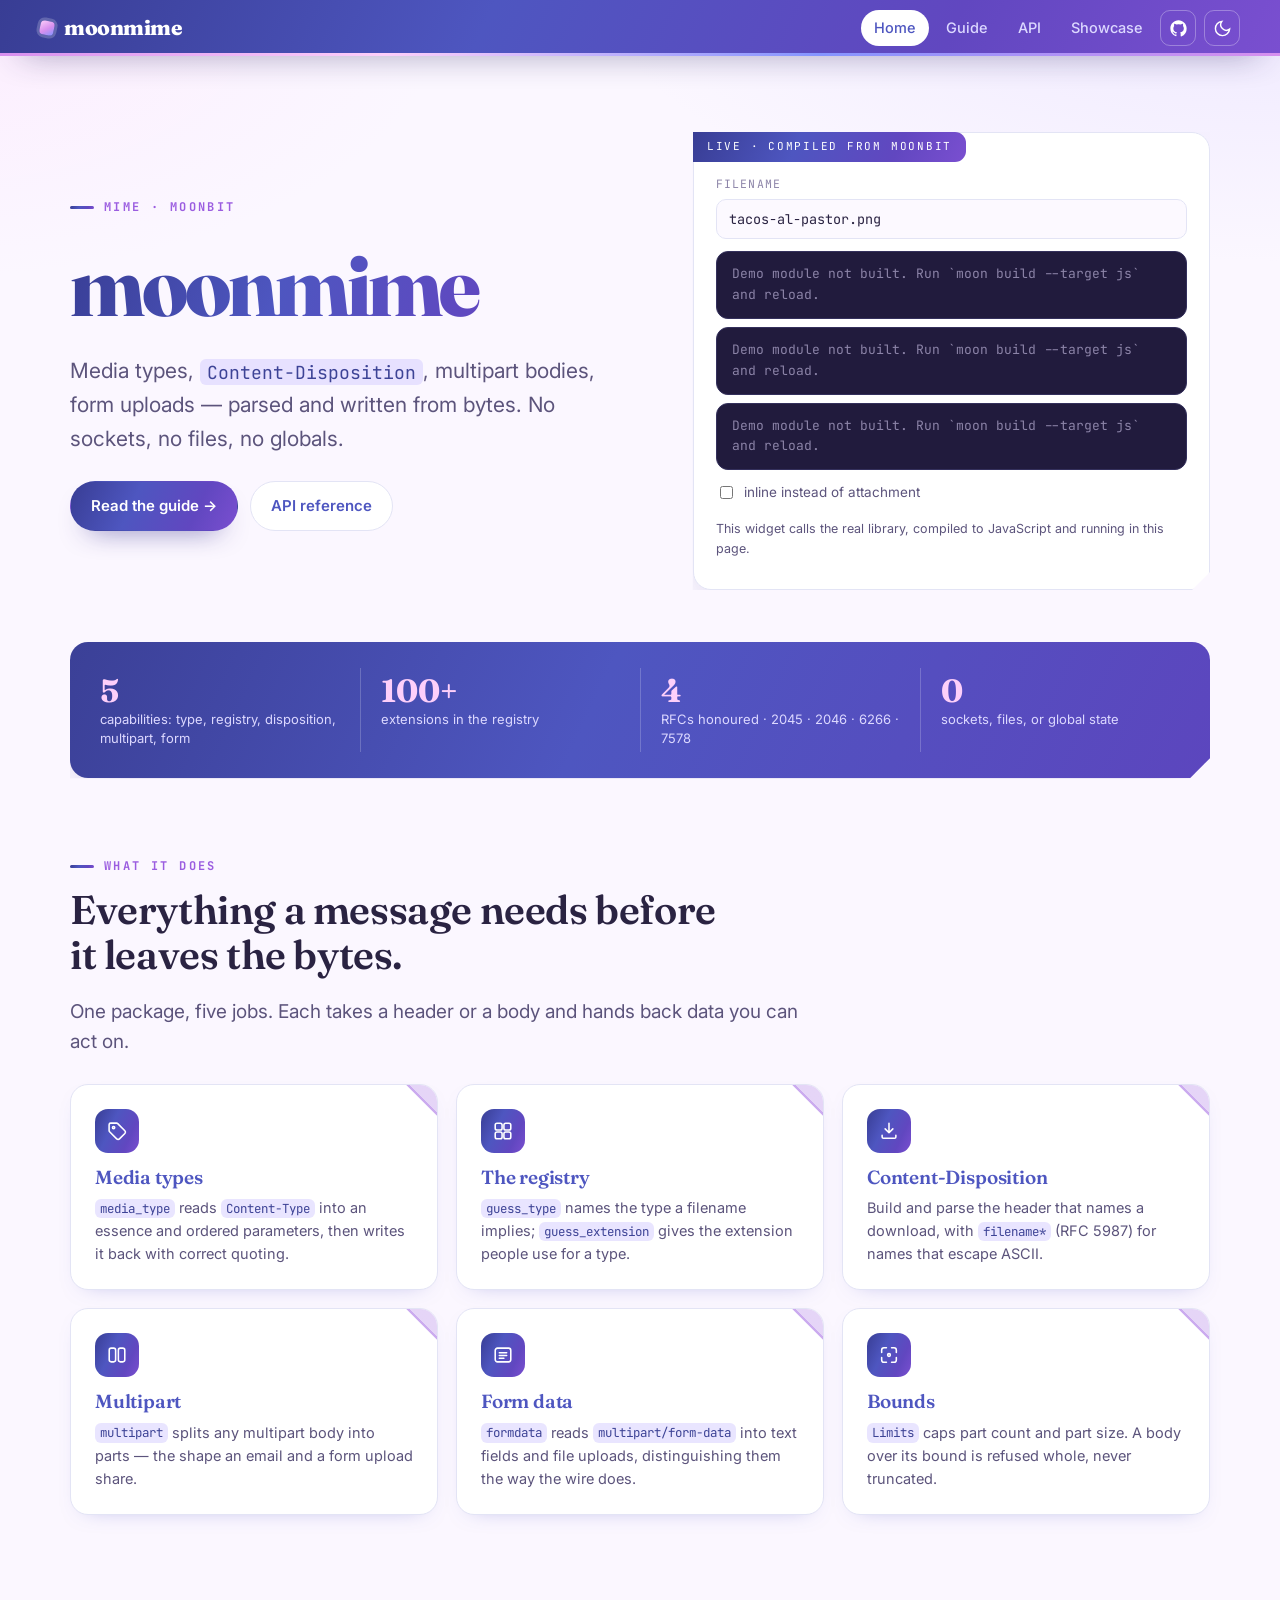
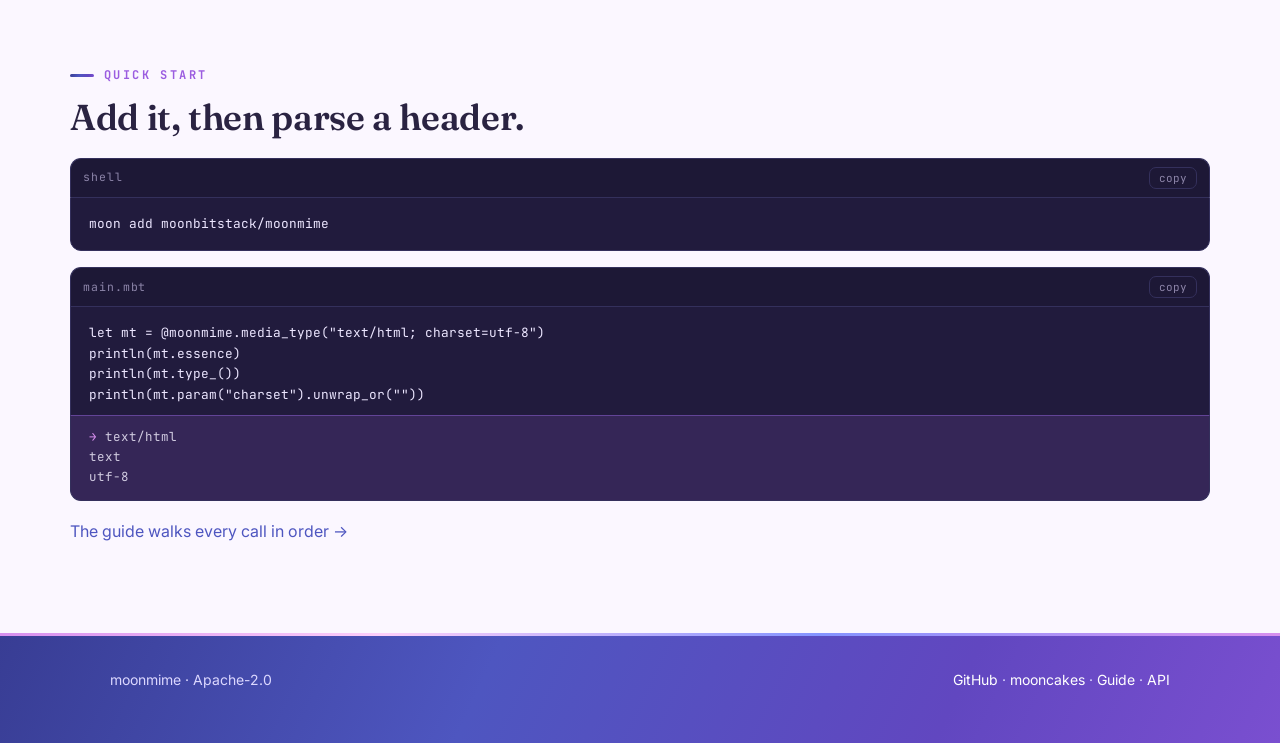
==== commit 8912181e: "design(docs): one icon set, one border per object Replace the six unicode feature glyphs with inline" ====
--- a/docs/index.html
+++ b/docs/index.html
@@ -75,32 +75,32 @@
 
     <div class="features">
       <article class="feature card--fold">
-        <div class="feature__swatch">◧</div>
+        <div class="feature__swatch"><svg viewBox="0 0 24 24" aria-hidden="true"><g transform="translate(1.6 1.6) scale(.89)" stroke-width="1.91"><path d="M12.6 2.6A2 2 0 0 0 11.2 2H4a2 2 0 0 0-2 2v7.2a2 2 0 0 0 .6 1.4l8.7 8.7a2.4 2.4 0 0 0 3.4 0l6.6-6.6a2.4 2.4 0 0 0 0-3.4Z"/><circle cx="7.5" cy="7.5" r="1.4"/></g></svg></div>
         <h3>Media types</h3>
         <p><code>media_type</code> reads <code>Content-Type</code> into an essence and ordered parameters, then writes it back with correct quoting.</p>
       </article>
       <article class="feature card--fold">
-        <div class="feature__swatch">⌗</div>
+        <div class="feature__swatch"><svg viewBox="0 0 24 24" aria-hidden="true"><rect x="3.5" y="3.5" width="7.5" height="7.5" rx="2"/><rect x="13" y="3.5" width="7.5" height="7.5" rx="2"/><rect x="3.5" y="13" width="7.5" height="7.5" rx="2"/><rect x="13" y="13" width="7.5" height="7.5" rx="2"/></svg></div>
         <h3>The registry</h3>
         <p><code>guess_type</code> names the type a filename implies; <code>guess_extension</code> gives the extension people use for a type.</p>
       </article>
       <article class="feature card--fold">
-        <div class="feature__swatch">⇥</div>
+        <div class="feature__swatch"><svg viewBox="0 0 24 24" aria-hidden="true"><path d="M12 3.5v10.4m0 0 4.2-4.2M12 13.9l-4.2-4.2"/><path d="M4.5 16.6v1.9A1.5 1.5 0 0 0 6 20h12a1.5 1.5 0 0 0 1.5-1.5v-1.9"/></svg></div>
         <h3>Content-Disposition</h3>
         <p>Build and parse the header that names a download, with <code>filename*</code> (RFC 5987) for names that escape ASCII.</p>
       </article>
       <article class="feature card--fold">
-        <div class="feature__swatch">✂</div>
+        <div class="feature__swatch"><svg viewBox="0 0 24 24" aria-hidden="true"><rect x="3.5" y="4.5" width="7" height="15" rx="2.2"/><rect x="13.5" y="4.5" width="7" height="15" rx="2.2"/></svg></div>
         <h3>Multipart</h3>
         <p><code>multipart</code> splits any multipart body into parts — the shape an email and a form upload share.</p>
       </article>
       <article class="feature card--fold">
-        <div class="feature__swatch">▤</div>
+        <div class="feature__swatch"><svg viewBox="0 0 24 24" aria-hidden="true"><rect x="3.5" y="4.5" width="17" height="15" rx="2.5"/><path d="M8 9.5h8M8 12.5h8M8 15.5h5"/></svg></div>
         <h3>Form data</h3>
         <p><code>formdata</code> reads <code>multipart/form-data</code> into text fields and file uploads, distinguishing them the way the wire does.</p>
       </article>
       <article class="feature card--fold">
-        <div class="feature__swatch">◒</div>
+        <div class="feature__swatch"><svg viewBox="0 0 24 24" aria-hidden="true"><path d="M4 9.2V6.5A2.5 2.5 0 0 1 6.5 4h2.7M14.8 4h2.7A2.5 2.5 0 0 1 20 6.5v2.7M20 14.8v2.7a2.5 2.5 0 0 1-2.5 2.5h-2.7M9.2 20H6.5A2.5 2.5 0 0 1 4 17.5v-2.7"/><circle cx="12" cy="12" r="1.5"/></svg></div>
         <h3>Bounds</h3>
         <p><code>Limits</code> caps part count and part size. A body over its bound is refused whole, never truncated.</p>
       </article>
--- a/docs/assets/css/style.css
+++ b/docs/assets/css/style.css
@@ -164,7 +164,8 @@
 }
 .nav__links { display: flex; gap: 4px; margin-left: auto; align-items: center; flex-wrap: wrap; }
 .nav__link {
-  padding: 7px 13px;
+  display: inline-flex; align-items: center;
+  block-size: 36px; padding: 0 13px; line-height: 1;
   border-radius: 999px;
   color: var(--on-ink-soft);
   font-weight: 500;
@@ -176,17 +177,22 @@
 .nav__link.is-active:hover { background: var(--on-ink); color: var(--ink); }
 .nav__icon {
   display: inline-grid; place-items: center;
-  width: 36px; height: 36px; border-radius: 10px;
+  inline-size: 36px; block-size: 36px; flex: none;
+  border-radius: 10px; line-height: 0;
   border: 1px solid rgba(255, 255, 255, .3);
   color: var(--on-ink);
   transition: .18s;
 }
 .nav__icon:hover { color: var(--on-ink); border-color: var(--on-ink); background: rgba(255, 255, 255, .16); }
-.nav__icon svg { width: 18px; height: 18px; }
+.nav__icon svg { display: block; inline-size: 19px; block-size: 19px; }
+/* a filled mark reads heavier than a stroked one: trim it a hair so the pair
+   looks the same size inside identical 36px squares. */
+.nav__icon[href*="github"] svg { inline-size: 17px; block-size: 17px; }
+.nav__menu svg { inline-size: 20px; block-size: 20px; }
 .nav__toggle {
   margin-left: 4px;
   cursor: pointer;
-  background: rgba(255, 255, 255, .1);
+  background: transparent;
 }
 .nav__menu {
   display: none;
@@ -310,7 +316,19 @@
 /* ============================ feature grid ============================ */
 .features { display: grid; grid-template-columns: repeat(3, 1fr); gap: 18px; margin-top: 8px; }
 .feature { padding: 24px; border-radius: var(--radius); background: var(--surface); border: 1px solid var(--border); box-shadow: var(--shadow-sm); position: relative; overflow: hidden; }
-.feature__swatch { width: 44px; height: 44px; border-radius: 13px; margin-bottom: 14px; background: var(--grad-ink); display: grid; place-items: center; color: var(--on-ink); font-size: 21px; }
+.feature__swatch {
+  inline-size: 44px; block-size: 44px; border-radius: 13px;
+  margin-bottom: 14px; padding: 0;
+  background: var(--grad-ink);
+  display: grid; place-items: center;
+  color: var(--on-ink);
+}
+/* one grid, one stroke: every badge icon lands on the same optical centre */
+.feature__swatch svg {
+  inline-size: 22px; block-size: 22px; display: block;
+  fill: none; stroke: currentColor; stroke-width: 1.7;
+  stroke-linecap: round; stroke-linejoin: round;
+}
 .feature h3 { margin: 0 0 8px; font-size: 19px; color: var(--heading-accent); }
 .feature p { margin: 0; color: var(--text-soft); font-size: 14.5px; }
 
@@ -380,26 +398,48 @@
 .toc a.toc-sub:hover { color: var(--text); }
 
 .content { min-width: 0; }
+/* vertical rhythm: prose owns the gap above a slab, the slab owns the gap
+   below it. Same numbers everywhere, so no block needs an inline margin. */
 .content h2 { font-size: clamp(26px, 4vw, 34px); margin: 8px 0 16px; scroll-margin-top: 84px; }
 .content h3 { font-size: 21px; margin: 34px 0 12px; scroll-margin-top: 84px; }
+/* :where keeps the prose margin at zero specificity, so a component rule
+   (an api desc, a caption) can set its own without an arms race */
 .content p { color: var(--text-soft); }
+.content :where(p) { margin: 0 0 16px; }
+.content > .page-title { margin-top: 4px; }
+/* the intro closes the page header, not the first section: give it the same
+   breath the section rule gets before the next heading */
+.content > .lead { margin-bottom: 32px; }
+.content .next-link { margin: 30px 0 0; }
 .content ul { color: var(--text-soft); }
 .content li { margin: 6px 0; }
-.content > section { padding-bottom: 14px; border-bottom: 1px solid var(--border-soft); margin-bottom: 30px; }
+.content .codeblock { margin: 0 0 22px; }
+/* stacked slabs are one exhibit: tight together, then a full gap to prose */
+.content .codeblock:has(+ .codeblock) { margin-bottom: 10px; }
+.content > section { padding-bottom: 24px; border-bottom: 1px solid var(--border-soft); margin-bottom: 30px; }
+/* the rule sits at a fixed distance from whatever ends the section, so a note
+   and a code slab hand over at the same place */
+.content > section > :last-child { margin-bottom: 0; }
 .content > section:last-child { border-bottom: none; }
 
 /* ============================ api entries ============================ */
-.api-group { margin-bottom: 40px; }
-.api-item { padding: 18px 0; border-top: 1px solid var(--border-soft); scroll-margin-top: 84px; }
-.api-item:first-of-type { border-top: none; }
+.api-group { margin-bottom: 44px; }
+/* no rules between entries: the signature box is the divider, and the gap is
+   padding. A hairline a few pixels above another border reads as a double line. */
+.api-item { padding: 18px 0; scroll-margin-top: 84px; }
+/* the entry's own bottom gap is the gap; an example's trailing margin would
+   double it and make every boundary a different size. */
+.api-item > :last-child { margin-bottom: 0; }
 .api-sig { font-family: var(--font-mono); font-size: 13.5px; background: var(--surface); border: 1px solid var(--border); border-radius: 10px; padding: 11px 14px; color: var(--text); overflow-x: auto; white-space: pre; }
 .api-sig--variant { background: transparent; border-style: dashed; border-color: color-mix(in srgb, var(--violet) 34%, transparent); }
-.api-var { display: grid; gap: 6px; padding-left: 14px; border-left: 2px solid color-mix(in srgb, var(--violet) 22%, transparent); }
+/* variants are indented, not railed: the dashed box already says "another shape
+   of the same type", and a rail beside it was a second vertical edge. */
+.api-var { display: grid; gap: 7px; padding-left: 16px; }
 .api-vdoc .api-desc { margin: 0; font-size: 14px; }
 .api-sig .kw { color: var(--violet); }
 .api-sig .ty { color: var(--azure); }
 .api-sig .fn { color: var(--ink); font-weight: 600; }
-.api-desc { color: var(--text-soft); margin: 10px 0 0; font-size: 14.5px; }
+.api-desc { color: var(--text-soft); margin: 12px 0 16px; font-size: 14.5px; }
 .api-desc code { font-size: .85em; }
 .api-sub { margin: 14px 0 0; display: grid; gap: 12px; }
 .chip {
@@ -500,12 +540,12 @@
     display: none;
   }
   .nav.is-open .nav__links { display: flex; }
-  .nav__links .nav__link { display: block; text-align: left; padding: 9px 12px; color: var(--text-soft); }
+  .nav__links .nav__link { display: flex; align-items: center; text-align: left; padding: 0 12px; color: var(--text-soft); }
   .nav__links .nav__link:hover { background: color-mix(in srgb, var(--lilac) 42%, transparent); color: var(--text); }
   .nav__links .nav__link.is-active { background: var(--grad-ink); color: var(--on-ink); }
   .nav__links .nav__icon {
-    width: 100%;
-    border-radius: 9px;
+    inline-size: auto; width: 100%;
+    margin: 0; border-radius: 9px;
     color: var(--text-soft);
     border-color: var(--border-soft);
     background: transparent;
@@ -522,19 +562,18 @@
 
 /* ============================ slip ============================ */
 /* A note is a slip of paper laid on the page: one sharp corner where it was
-   torn from the block, a second sheet showing behind it. */
+   torn from the block. One sheet, one outline — the gap around it is margin,
+   never a second border drawn behind the first. */
 .note {
   position: relative;
-  margin: 24px 0 30px;
-  padding: 15px 22px 18px;
+  margin: 26px 0 6px;
+  padding: 16px 22px 18px;
   border-radius: 3px 16px 16px 16px;
   background: linear-gradient(176deg,
     color-mix(in srgb, var(--lilac) 36%, var(--surface)) 0%,
     var(--surface) 56%);
   border: 1px solid color-mix(in srgb, var(--violet) 26%, transparent);
-  box-shadow:
-    6px 6px 0 -1px var(--surface),
-    6px 6px 0 0 color-mix(in srgb, var(--violet) 24%, transparent);
+  box-shadow: 0 16px 28px -24px rgba(58, 52, 140, .55);
   color: var(--text-soft);
   font-size: 14.5px;
   line-height: 1.66;
@@ -563,9 +602,7 @@
     color-mix(in srgb, var(--violet) 30%, var(--surface-2)) 0%,
     var(--surface-2) 62%);
   border-color: color-mix(in srgb, var(--orchid) 34%, transparent);
-  box-shadow:
-    6px 6px 0 -1px var(--bg),
-    6px 6px 0 0 color-mix(in srgb, var(--orchid) 30%, transparent);
+  box-shadow: 0 18px 30px -26px #000;
 }
 
 .skip { position: absolute; left: -999px; }
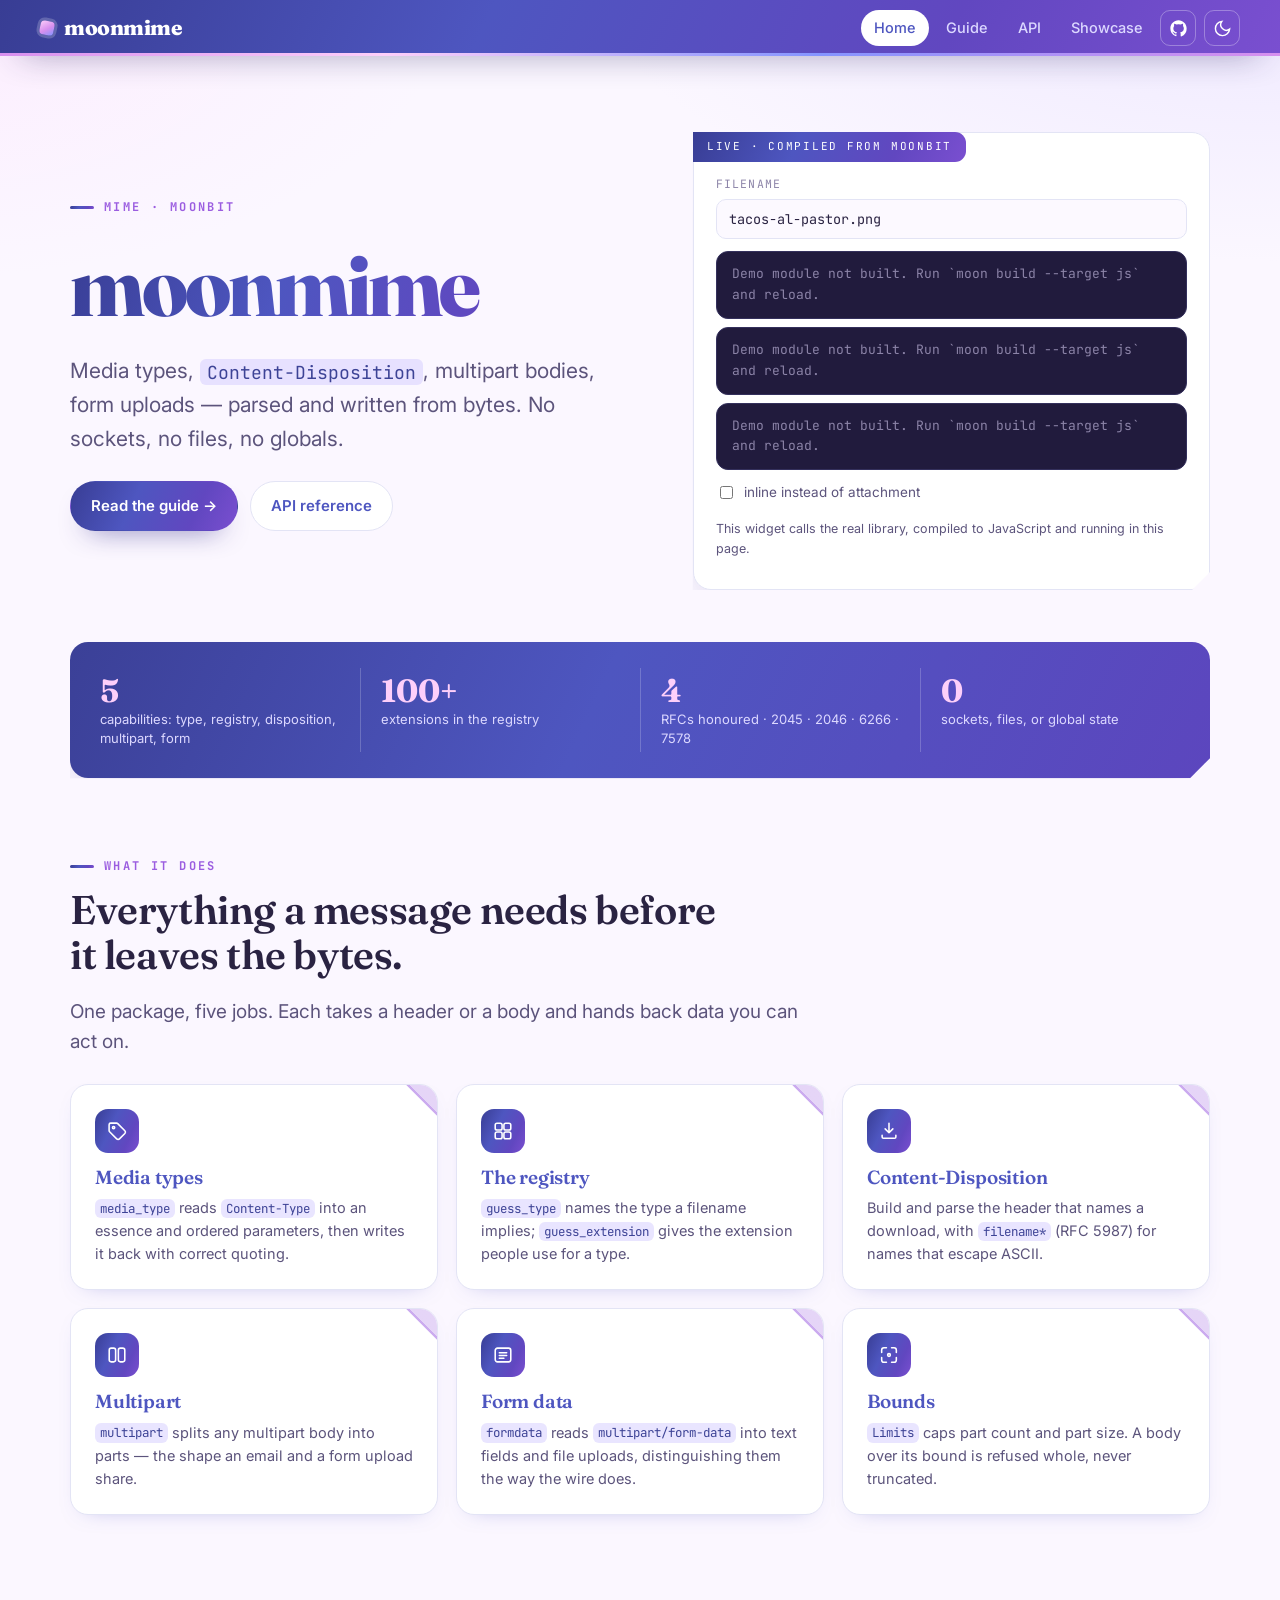
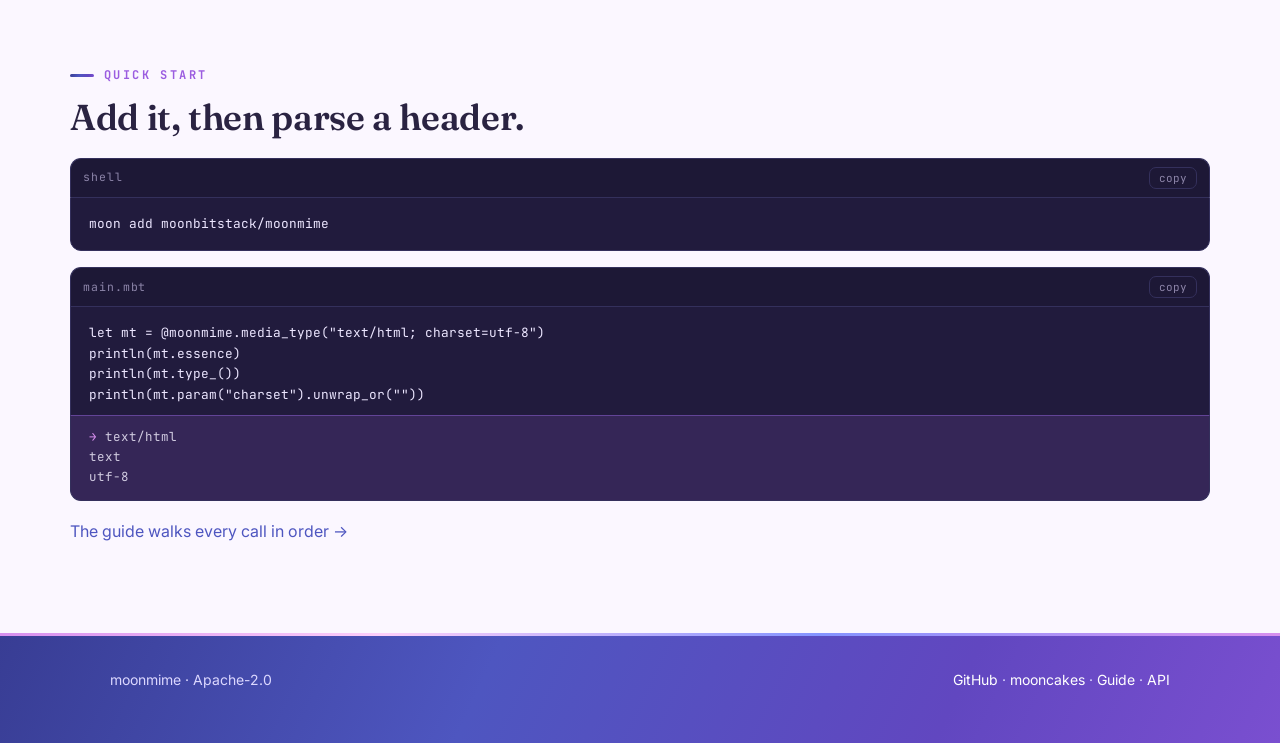
==== commit f08d3dca: "docs(moonmime): the page scroll bar shows while the page moves or under the pointer and hides a mome" ====
--- a/docs/index.html
+++ b/docs/index.html
@@ -10,6 +10,7 @@
 <link rel="preconnect" href="https://fonts.gstatic.com" crossorigin>
 <link href="https://fonts.googleapis.com/css2?family=Fraunces:opsz,wght@9..144,400;9..144,600;9..144,800&family=Inter:wght@400;500;600;700&family=JetBrains+Mono:wght@400;500;700&display=swap" rel="stylesheet">
 <link rel="stylesheet" href="assets/css/style.css">
+<script type="module" src="assets/css/scrollbar.js"></script>
 </head>
 <body>
 <a class="skip" href="#main">Skip to content</a>
--- a/docs/assets/css/style.css
+++ b/docs/assets/css/style.css
@@ -607,3 +607,14 @@
 
 .skip { position: absolute; left: -999px; }
 .skip:focus { left: 12px; top: 12px; z-index: 99; background: var(--surface); padding: 8px 12px; border-radius: 8px; }
+
+html, button, input, textarea, select { font-variant-ligatures: no-contextual; }
+
+/* The page scroll bar shows while the page moves or under the pointer and
+   hides a moment after; it keeps its place, so nothing shifts. */
+@supports selector(::-webkit-scrollbar) {
+  html:not(.scrolling)::-webkit-scrollbar-thumb { background: transparent; border-color: transparent; box-shadow: none; }
+}
+@supports not selector(::-webkit-scrollbar) {
+  html:not(.scrolling) { scrollbar-color: transparent transparent; }
+}
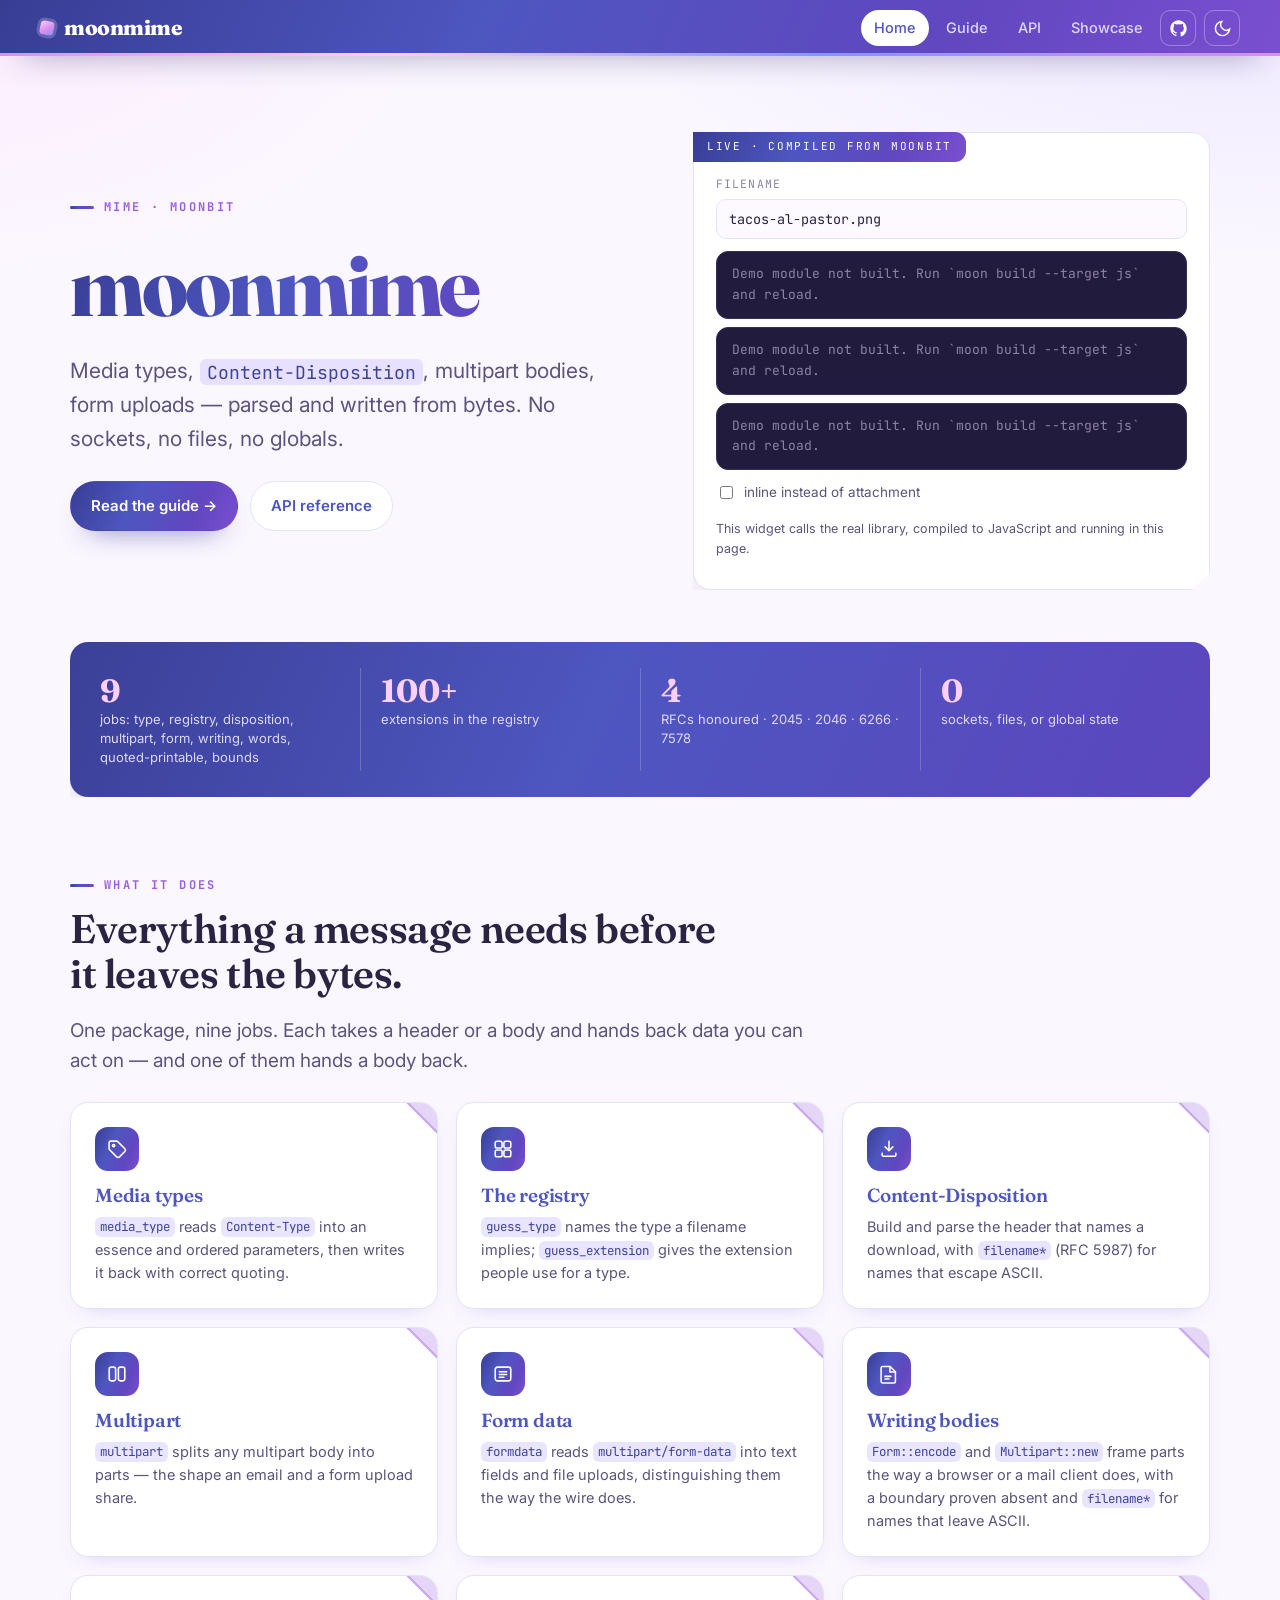
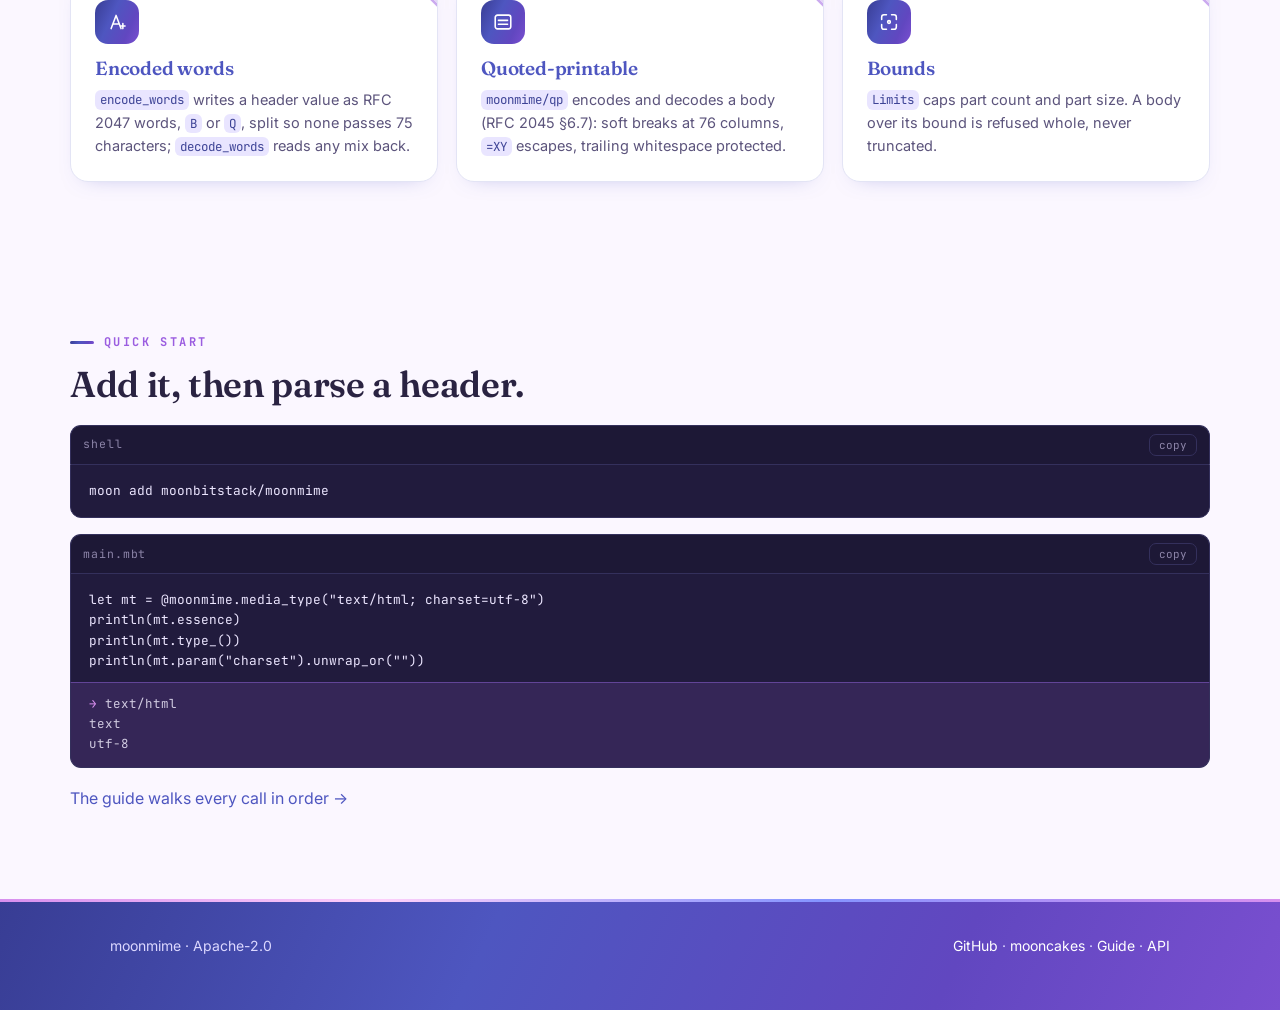
==== commit c33be72c: "docs(moonmime): the writer in the README, the guide, the showcase and the skill. The README gains th" ====
--- a/docs/index.html
+++ b/docs/index.html
@@ -62,7 +62,7 @@
     </div>
 
     <div class="stats" style="margin-top:clamp(28px,5vw,52px)">
-      <div class="stat"><div class="stat__n">5</div><div class="stat__l">capabilities: type, registry, disposition, multipart, form</div></div>
+      <div class="stat"><div class="stat__n">9</div><div class="stat__l">jobs: type, registry, disposition, multipart, form, writing, words, quoted-printable, bounds</div></div>
       <div class="stat"><div class="stat__n">100+</div><div class="stat__l">extensions in the registry</div></div>
       <div class="stat"><div class="stat__n">4</div><div class="stat__l">RFCs honoured · 2045 · 2046 · 6266 · 7578</div></div>
       <div class="stat"><div class="stat__n">0</div><div class="stat__l">sockets, files, or global state</div></div>
@@ -72,7 +72,7 @@
   <section class="wrap section" id="features">
     <span class="eyebrow">What it does</span>
     <h2 style="font-size:clamp(28px,4.5vw,40px);margin:0 0 8px;max-width:24ch">Everything a message needs before it leaves the bytes.</h2>
-    <p class="lead" style="margin-bottom:26px">One package, five jobs. Each takes a header or a body and hands back data you can act on.</p>
+    <p class="lead" style="margin-bottom:26px">One package, nine jobs. Each takes a header or a body and hands back data you can act on — and one of them hands a body back.</p>
 
     <div class="features">
       <article class="feature card--fold">
@@ -99,6 +99,21 @@
         <div class="feature__swatch"><svg viewBox="0 0 24 24" aria-hidden="true"><rect x="3.5" y="4.5" width="17" height="15" rx="2.5"/><path d="M8 9.5h8M8 12.5h8M8 15.5h5"/></svg></div>
         <h3>Form data</h3>
         <p><code>formdata</code> reads <code>multipart/form-data</code> into text fields and file uploads, distinguishing them the way the wire does.</p>
+      </article>
+      <article class="feature card--fold">
+        <div class="feature__swatch"><svg viewBox="0 0 24 24" aria-hidden="true"><path d="M5 3.8h8.2L19 9.6v10.6a1.6 1.6 0 0 1-1.6 1.6H5a1.6 1.6 0 0 1-1.6-1.6V5.4A1.6 1.6 0 0 1 5 3.8Z"/><path d="M13 3.8v6h6"/><path d="M7.6 14.6h6.4M7.6 17.4h4.4"/></svg></div>
+        <h3>Writing bodies</h3>
+        <p><code>Form::encode</code> and <code>Multipart::new</code> frame parts the way a browser or a mail client does, with a boundary proven absent and <code>filename*</code> for names that leave ASCII.</p>
+      </article>
+      <article class="feature card--fold">
+        <div class="feature__swatch"><svg viewBox="0 0 24 24" aria-hidden="true"><path d="M5.6 19.2 11 4.8l5.4 14.4M7.6 14.2h6.8"/><path d="M18.4 13.6v5.6M16 16.4h4.8"/></svg></div>
+        <h3>Encoded words</h3>
+        <p><code>encode_words</code> writes a header value as RFC 2047 words, <code>B</code> or <code>Q</code>, split so none passes 75 characters; <code>decode_words</code> reads any mix back.</p>
+      </article>
+      <article class="feature card--fold">
+        <div class="feature__swatch"><svg viewBox="0 0 24 24" aria-hidden="true"><rect x="3.5" y="4.5" width="17" height="15" rx="2.5"/><path d="M7 10.2h10M7 14.4h10"/></svg></div>
+        <h3>Quoted-printable</h3>
+        <p><code>moonmime/qp</code> encodes and decodes a body (RFC 2045 §6.7): soft breaks at 76 columns, <code>=XY</code> escapes, trailing whitespace protected.</p>
       </article>
       <article class="feature card--fold">
         <div class="feature__swatch"><svg viewBox="0 0 24 24" aria-hidden="true"><path d="M4 9.2V6.5A2.5 2.5 0 0 1 6.5 4h2.7M14.8 4h2.7A2.5 2.5 0 0 1 20 6.5v2.7M20 14.8v2.7a2.5 2.5 0 0 1-2.5 2.5h-2.7M9.2 20H6.5A2.5 2.5 0 0 1 4 17.5v-2.7"/><circle cx="12" cy="12" r="1.5"/></svg></div>
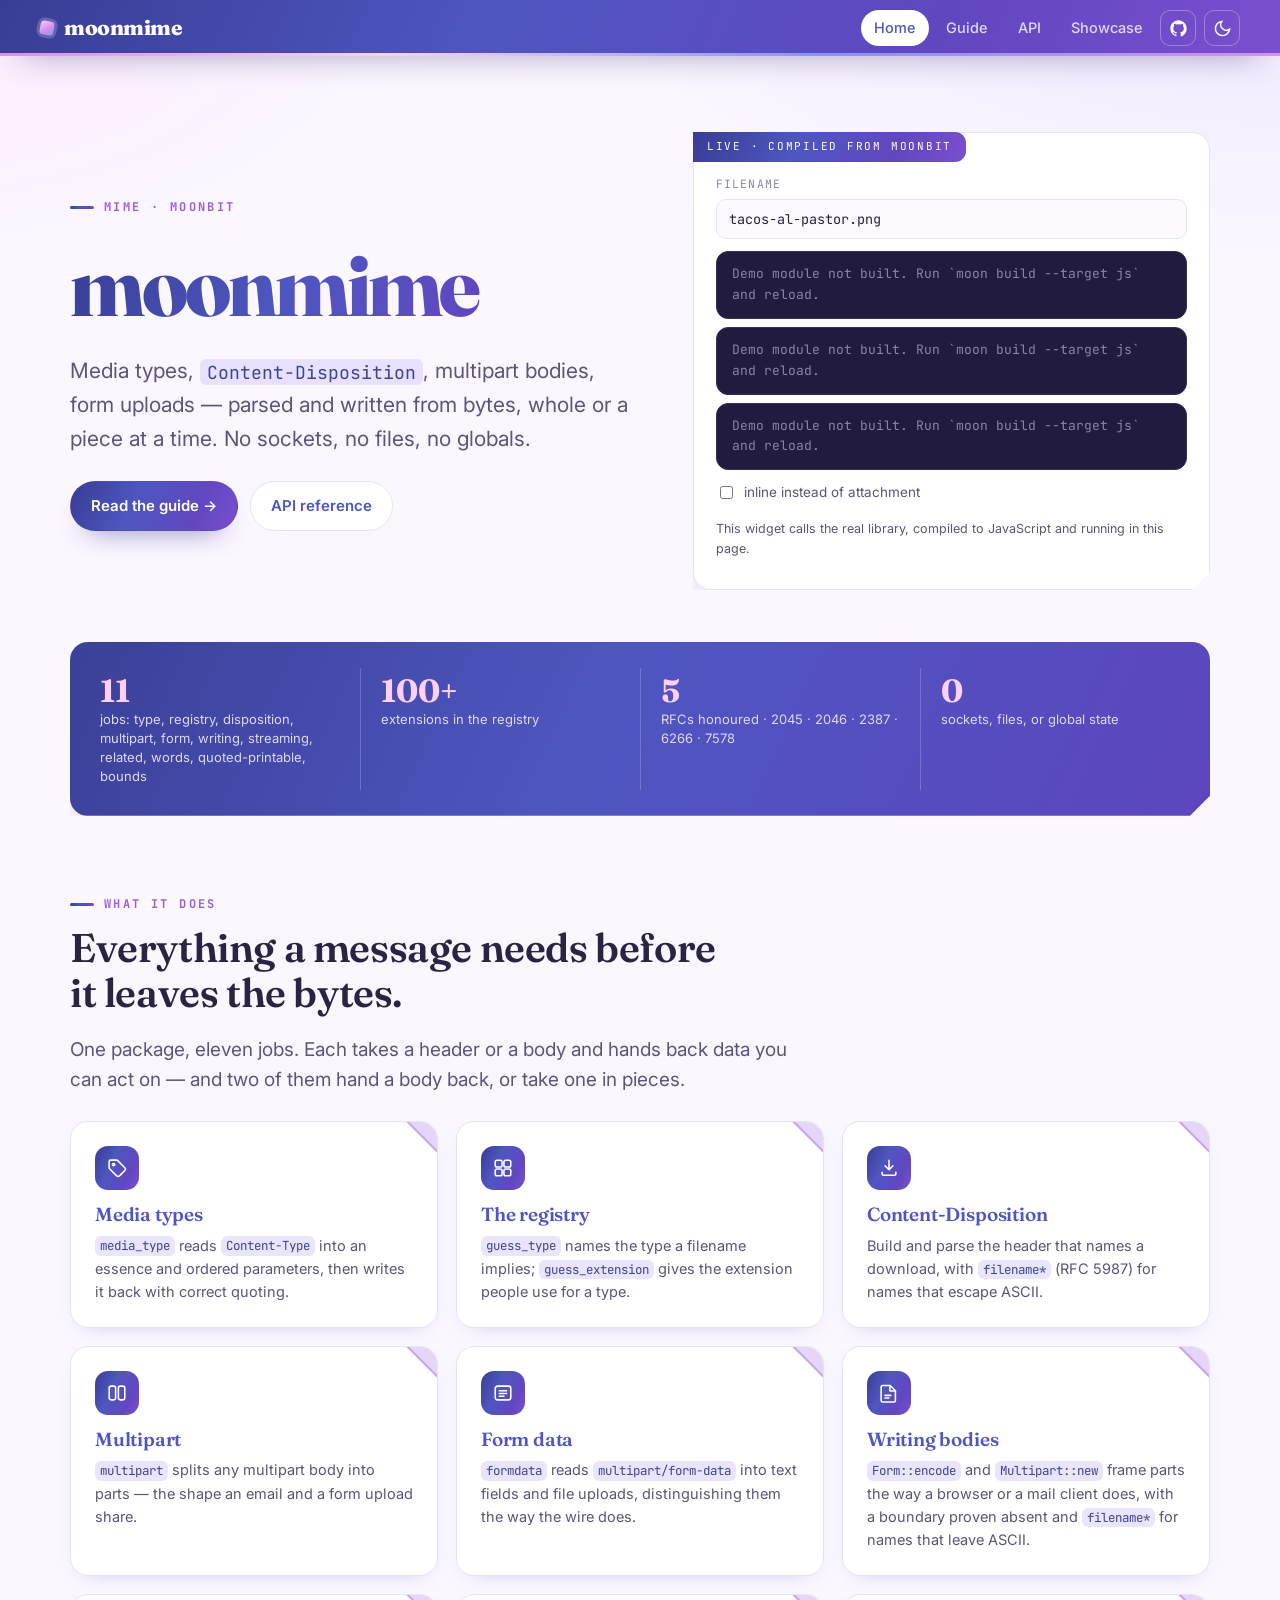
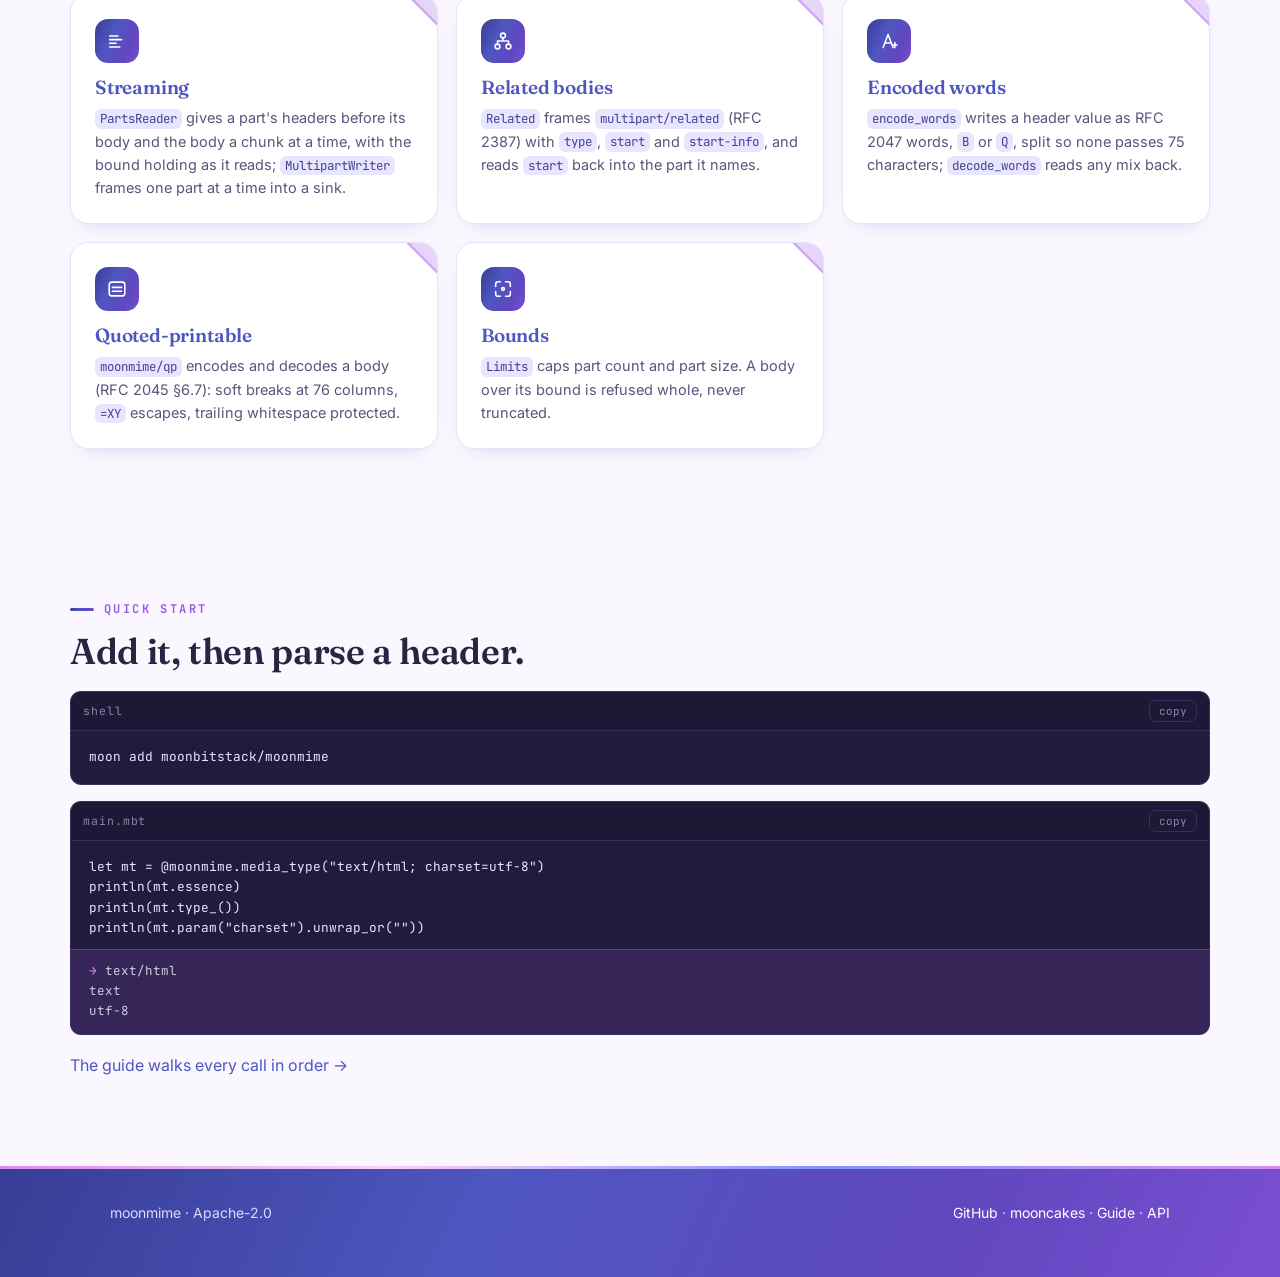
==== commit 34902b22: "docs(moonmime): the reader as it arrives, the writer a part at a time, and related bodies. The READM" ====
--- a/docs/index.html
+++ b/docs/index.html
@@ -40,7 +40,7 @@
       <div>
         <span class="eyebrow">MIME · MoonBit</span>
         <h1>moonmime</h1>
-        <p class="hero__tag">Media types, <code>Content-Disposition</code>, multipart bodies, form uploads — parsed and written from bytes. No sockets, no files, no globals.</p>
+        <p class="hero__tag">Media types, <code>Content-Disposition</code>, multipart bodies, form uploads — parsed and written from bytes, whole or a piece at a time. No sockets, no files, no globals.</p>
         <div class="hero__cta">
           <a class="btn btn--primary" href="guide.html">Read the guide →</a>
           <a class="btn btn--ghost" href="api.html">API reference</a>
@@ -62,9 +62,9 @@
     </div>
 
     <div class="stats" style="margin-top:clamp(28px,5vw,52px)">
-      <div class="stat"><div class="stat__n">9</div><div class="stat__l">jobs: type, registry, disposition, multipart, form, writing, words, quoted-printable, bounds</div></div>
+      <div class="stat"><div class="stat__n">11</div><div class="stat__l">jobs: type, registry, disposition, multipart, form, writing, streaming, related, words, quoted-printable, bounds</div></div>
       <div class="stat"><div class="stat__n">100+</div><div class="stat__l">extensions in the registry</div></div>
-      <div class="stat"><div class="stat__n">4</div><div class="stat__l">RFCs honoured · 2045 · 2046 · 6266 · 7578</div></div>
+      <div class="stat"><div class="stat__n">5</div><div class="stat__l">RFCs honoured · 2045 · 2046 · 2387 · 6266 · 7578</div></div>
       <div class="stat"><div class="stat__n">0</div><div class="stat__l">sockets, files, or global state</div></div>
     </div>
   </section>
@@ -72,7 +72,7 @@
   <section class="wrap section" id="features">
     <span class="eyebrow">What it does</span>
     <h2 style="font-size:clamp(28px,4.5vw,40px);margin:0 0 8px;max-width:24ch">Everything a message needs before it leaves the bytes.</h2>
-    <p class="lead" style="margin-bottom:26px">One package, nine jobs. Each takes a header or a body and hands back data you can act on — and one of them hands a body back.</p>
+    <p class="lead" style="margin-bottom:26px">One package, eleven jobs. Each takes a header or a body and hands back data you can act on — and two of them hand a body back, or take one in pieces.</p>
 
     <div class="features">
       <article class="feature card--fold">
@@ -104,6 +104,16 @@
         <div class="feature__swatch"><svg viewBox="0 0 24 24" aria-hidden="true"><path d="M5 3.8h8.2L19 9.6v10.6a1.6 1.6 0 0 1-1.6 1.6H5a1.6 1.6 0 0 1-1.6-1.6V5.4A1.6 1.6 0 0 1 5 3.8Z"/><path d="M13 3.8v6h6"/><path d="M7.6 14.6h6.4M7.6 17.4h4.4"/></svg></div>
         <h3>Writing bodies</h3>
         <p><code>Form::encode</code> and <code>Multipart::new</code> frame parts the way a browser or a mail client does, with a boundary proven absent and <code>filename*</code> for names that leave ASCII.</p>
+      </article>
+      <article class="feature card--fold">
+        <div class="feature__swatch"><svg viewBox="0 0 24 24" aria-hidden="true"><path d="M4 6.5h9M4 10.5h13M4 14.5h7M4 18.5h11"/></svg></div>
+        <h3>Streaming</h3>
+        <p><code>PartsReader</code> gives a part's headers before its body and the body a chunk at a time, with the bound holding as it reads; <code>MultipartWriter</code> frames one part at a time into a sink.</p>
+      </article>
+      <article class="feature card--fold">
+        <div class="feature__swatch"><svg viewBox="0 0 24 24" aria-hidden="true"><circle cx="12" cy="6" r="2.6"/><circle cx="6" cy="18" r="2.6"/><circle cx="18" cy="18" r="2.6"/><path d="M12 8.6v3.4M12 12H6v3.4M12 12h6v3.4"/></svg></div>
+        <h3>Related bodies</h3>
+        <p><code>Related</code> frames <code>multipart/related</code> (RFC 2387) with <code>type</code>, <code>start</code> and <code>start-info</code>, and reads <code>start</code> back into the part it names.</p>
       </article>
       <article class="feature card--fold">
         <div class="feature__swatch"><svg viewBox="0 0 24 24" aria-hidden="true"><path d="M5.6 19.2 11 4.8l5.4 14.4M7.6 14.2h6.8"/><path d="M18.4 13.6v5.6M16 16.4h4.8"/></svg></div>
--- a/docs/assets/css/style.css
+++ b/docs/assets/css/style.css
@@ -488,6 +488,14 @@
 .part__name { font-weight: 600; color: var(--accent); }
 .part__kv { font-family: var(--font-mono); font-size: 12.5px; color: var(--text-soft); margin-top: 4px; }
 .part__kv b { color: var(--text); font-weight: 600; }
+.part__chunks { display: flex; flex-wrap: wrap; gap: 4px; margin-top: 8px; }
+.part__chunk {
+  font-family: var(--font-mono); font-size: 12.5px; line-height: 1.6;
+  padding: 1px 6px; border-radius: 6px; white-space: pre; overflow-wrap: anywhere;
+  background: color-mix(in srgb, var(--lilac) 30%, var(--surface));
+  border: 1px solid var(--border-soft);
+}
+.part__chunk--empty { color: var(--text-faint); }
 
 /* ============================ footer ============================ */
 .footer {
